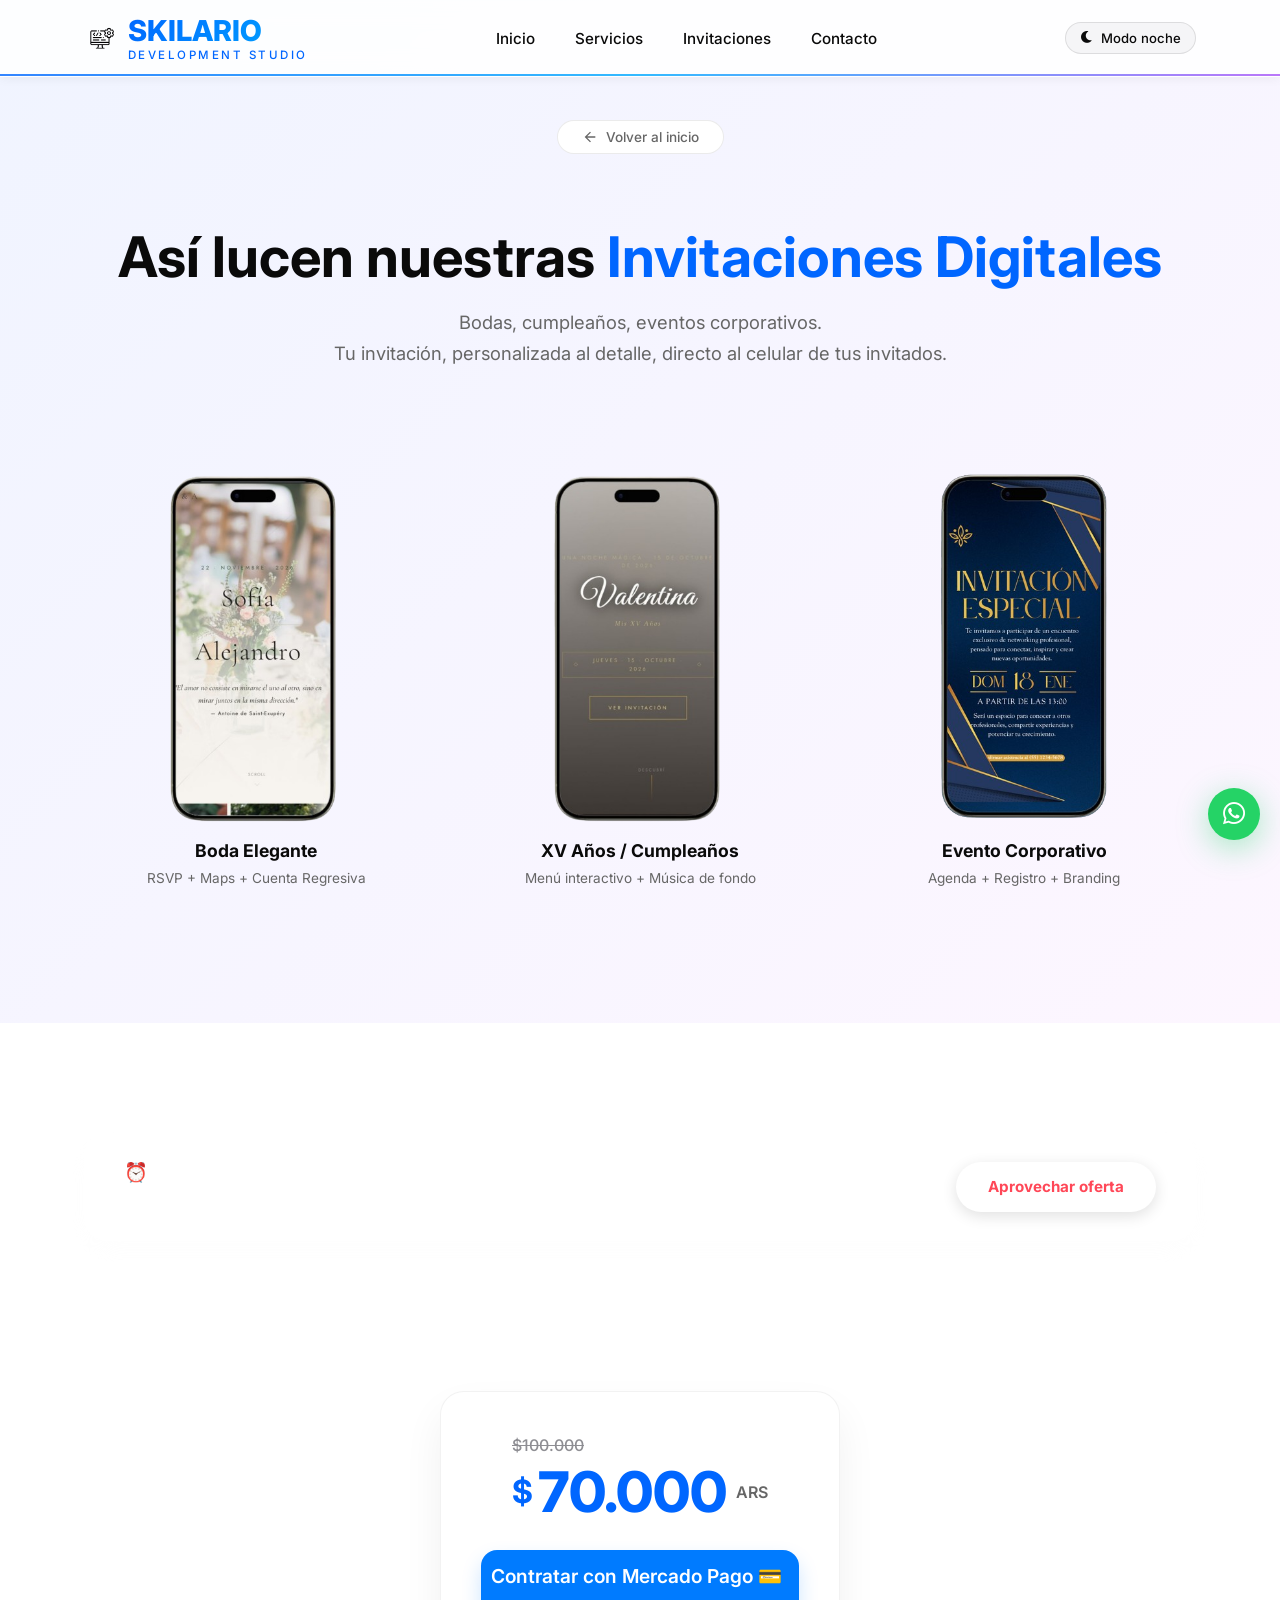
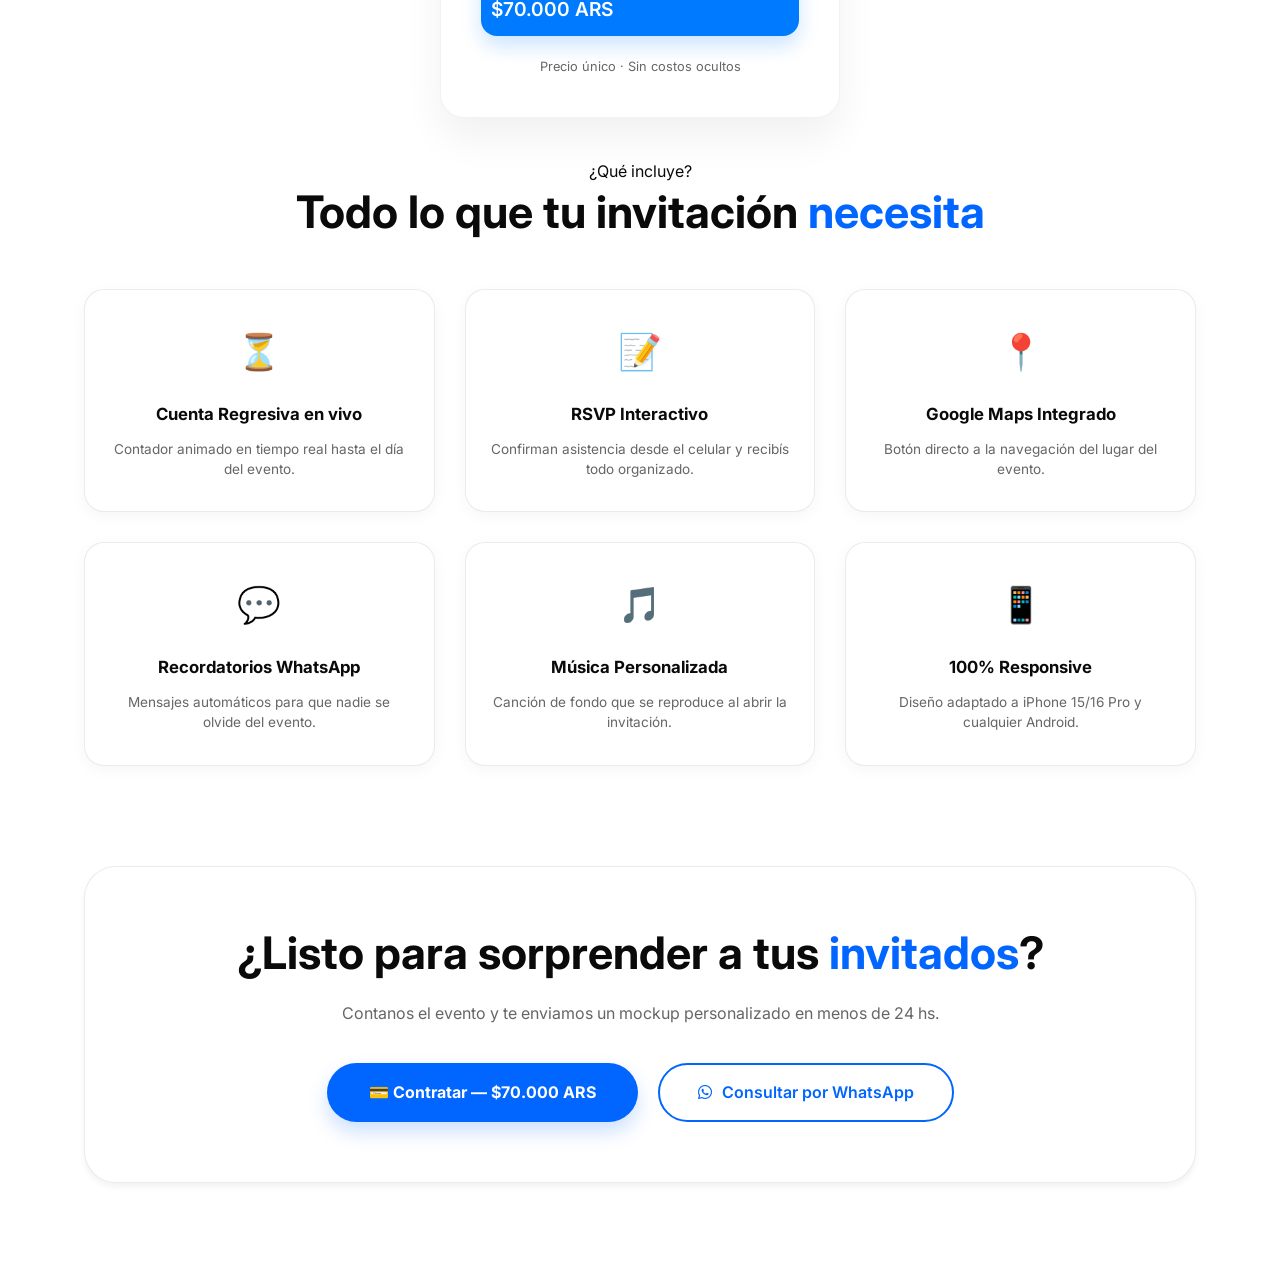
==== html/invitaciones.html @ c07ed519 "Pagina Web: Subiendo la revision 2 30-04-26" ====
<!DOCTYPE html>
<html lang="es">
<head>
  <meta charset="UTF-8">
  <meta name="viewport" content="width=device-width, initial-scale=1.0">
  <title>Invitaciones Digitales — Skilario Dev Studio</title>
  <link rel="icon" type="image/png" href="../imagenes/FaviconSkilario.png">
  <link rel="stylesheet" href="../css/styles.css">
  <link rel="stylesheet" href="../css/invitaciones.css">
  <link rel="stylesheet" href="https://cdnjs.cloudflare.com/ajax/libs/font-awesome/6.0.0-beta3/css/all.min.css">
  <link rel="preconnect" href="https://fonts.googleapis.com">
  <link rel="preconnect" href="https://fonts.gstatic.com" crossorigin>
  <link href="https://fonts.googleapis.com/css2?family=DM+Sans:ital,opsz,wght@0,9..40,400;0,9..40,500;0,9..40,600;1,9..40,400&family=Inter:opsz,wght@14..32,400;14..32,500;14..32,600;14..32,700;14..32,800&display=swap" rel="stylesheet">
</head>
<body>

  <nav class="navbar">
    <div class="container nav-container">
      <div class="logo">
        <img src="../imagenes/LOGOSKILARIO .png" alt="Skilario Dev Studio" class="logo-img" width="32" height="32">
        <div class="logo-text-wrap">
          <span class="logo-skilario">SKILARIO</span>
          <span class="logo-dev">DEVELOPMENT STUDIO</span>
        </div>
      </div>
      <ul class="nav-menu">
        <li><a href="../index.html#inicio">Inicio</a></li>
        <li><a href="../html/servicios.html">Servicios</a></li>
        <li><a href="../html/invitaciones.html" class="active">Invitaciones</a></li>
        <li><a href="../index.html#contacto">Contacto</a></li>
      </ul>
      <div class="nav-actions">
        <button class="dark-toggle" id="darkToggle" aria-label="Alternar modo oscuro">
          <i class="fas fa-moon" id="darkIcon"></i>
          <span id="darkLabel">Modo noche</span>
        </button>
        <div class="hamburger" aria-label="Menú">
          <span class="bar"></span>
          <span class="bar"></span>
          <span class="bar"></span>
        </div>
      </div>
    </div>
  </nav>

  <main id="view-invitaciones">

    <!-- ── HERO ──────────────────────────────────── -->
    <section class="invitations-hero">
      <div class="container">

        <a href="../index.html" class="back-btn-minimal-link">
          <button class="back-btn-minimal" aria-label="Volver al inicio">
            <svg width="16" height="16" viewBox="0 0 24 24"><path d="M20 11H7.83l5.59-5.59L12 4l-8 8 8 8 1.41-1.41L7.83 13H20v-2z"/></svg>
            Volver al inicio
          </button>
        </a>


        <h1 class="section-title animate-on-scroll delay-1">
          Así lucen nuestras <span class="text-blue"> Invitaciones Digitales</span>
        </h1>

        <p class="section-subtitle animate-on-scroll delay-2">
          Bodas, cumpleaños, eventos corporativos.<br>
          Tu invitación, personalizada al detalle, directo al celular de tus invitados.
        </p>

        <!-- ── GALERÍA DE IPHONES ─────────────────────── -->


        <div class="inv-gallery-grid">

          <!-- Mockup 1: Boda -->
          <article class="inv-mockup animate-on-scroll delay-1">
            <div class="iphone-wrapper">
              <img src="../imagenes/iphonecasamiento.png" class="iphone-frame-img" alt="" aria-hidden="true" draggable="false">
            </div>
            <div class="inv-card-info">
              <h3>Boda Elegante</h3>
              <p>RSVP + Maps + Cuenta Regresiva</p>
            </div>
          </article>

          <!-- Mockup 2: XV Años / Cumpleaños -->
          <article class="inv-mockup animate-on-scroll delay-2">
            <div class="iphone-wrapper">
              <img src="../imagenes/xviphone.png" class="iphone-frame-img" alt="" aria-hidden="true" draggable="false">
         
            </div>
            <div class="inv-card-info">
              <h3>XV Años / Cumpleaños</h3>
              <p>Menú interactivo + Música de fondo</p>
            </div>
          </article>

          <!-- Mockup 3: Corporativo (placeholder visual hasta tener captura real) -->
          <article class="inv-mockup animate-on-scroll delay-3">
            <div class="iphone-wrapper">
              <img src="../imagenes/Eventoiphone.png" class="iphone-frame-img" alt="" aria-hidden="true" draggable="false">
            <div class="inv-card-info">
              <h3>Evento Corporativo</h3>
              <p>Agenda + Registro + Branding</p>
            </div>
          </article>

        </div><!-- /inv-gallery-grid -->
      </div>
    </section>

    <!-- ── BANNER DESCUENTO ────────────────────────── -->
    <section>
      <div class="container">
        <div class="discount-alert-banner animate-on-scroll">
          <div class="alert-content">
            <h3>⏰ Oferta por tiempo limitado</h3>
            <p>Reservá tu invitación hoy y ahorrá $30.000 ARS. Solo para los primeros 10 clientes.</p>
          </div>
          <a href="https://www.mercadopago.com.ar/checkout/skilario-invitacion"
             target="_blank" rel="noopener noreferrer" class="btn-white">
            Aprovechar oferta
          </a>
        </div>
      </div>
    </section>


        <!-- Card de Compra Unificada -->
        <div class="pricing-card animate-on-scroll delay-3" role="region" aria-label="Precio y Contratación">
          <div class="price-info">
            <span class="price-old">$100.000</span>
            <div class="price-current">
              <span class="currency">$</span>70.000 <span class="period">ARS</span>
            </div>
          </div>

          <a href="https://www.mercadopago.com.ar/checkout/skilario-invitacion"
             target="_blank"
             rel="noopener noreferrer"
             class="cta-button-mp">
            Contratar con Mercado Pago 💳  $70.000 ARS
          </a>

          <span class="price-note">Precio único · Sin costos ocultos</span>
        </div>

      </div>
    </section>

    
    <!-- ── FEATURES ───────────────────────────────── -->
    <section class="features-section">
      <div class="container">

        <div class="features-header animate-on-scroll">
          <span class="section-label">¿Qué incluye?</span>
          <h2 class="section-title">Todo lo que tu invitación <span class="text-blue">necesita</span></h2>
        </div>

        <div class="inv-features-grid">
          <div class="inv-feature-card animate-on-scroll delay-1">
            <span class="inv-feature-icon" aria-hidden="true">⏳</span>
            <h4>Cuenta Regresiva en vivo</h4>
            <p>Contador animado en tiempo real hasta el día del evento.</p>
          </div>
          <div class="inv-feature-card animate-on-scroll delay-2">
            <span class="inv-feature-icon" aria-hidden="true">📝</span>
            <h4>RSVP Interactivo</h4>
            <p>Confirman asistencia desde el celular y recibís todo organizado.</p>
          </div>
          <div class="inv-feature-card animate-on-scroll delay-3">
            <span class="inv-feature-icon" aria-hidden="true">📍</span>
            <h4>Google Maps Integrado</h4>
            <p>Botón directo a la navegación del lugar del evento.</p>
          </div>
          <div class="inv-feature-card animate-on-scroll delay-4">
            <span class="inv-feature-icon" aria-hidden="true">💬</span>
            <h4>Recordatorios WhatsApp</h4>
            <p>Mensajes automáticos para que nadie se olvide del evento.</p>
          </div>
          <div class="inv-feature-card animate-on-scroll delay-5">
            <span class="inv-feature-icon" aria-hidden="true">🎵</span>
            <h4>Música Personalizada</h4>
            <p>Canción de fondo que se reproduce al abrir la invitación.</p>
          </div>
          <div class="inv-feature-card animate-on-scroll delay-6">
            <span class="inv-feature-icon" aria-hidden="true">📱</span>
            <h4>100% Responsive</h4>
            <p>Diseño adaptado a iPhone 15/16 Pro y cualquier Android.</p>
          </div>
        </div>

      </div>
    </section>

    <!-- ── FINAL CTA ───────────────────────────────── -->
    <div class="container">
      <div class="final-cta-card animate-on-scroll">
        <h2 class="section-title">¿Listo para sorprender a tus <span class="text-blue">invitados</span>?</h2>
        <p>Contanos el evento y te enviamos un mockup personalizado en menos de 24&nbsp;hs.</p>
        <div class="cta-buttons">
          <a href="https://www.mercadopago.com.ar/checkout/skilario-invitacion"
             target="_blank" rel="noopener noreferrer"
             class="btn-primary-glow btn-lg pulse-cta">
            💳 Contratar — $70.000 ARS
          </a>
          <a href="https://wa.me/542374031298?text=Hola!%20me%20interesa%20una%20invitaci%C3%B3n%20digital"
             target="_blank" rel="noopener noreferrer"
             class="btn-outline-lg">
            <i class="fab fa-whatsapp" aria-hidden="true"></i>
            Consultar por WhatsApp
          </a>
        </div>
      </div>
    </div>

  </main>

  <!-- WhatsApp flotante -->
  <a class="whatsapp" href="https://wa.me/542374031298" target="_blank" rel="noopener noreferrer" aria-label="Contactar por WhatsApp">
    <i class="fab fa-whatsapp whatsapp-icon" aria-hidden="true"></i>
  </a>

  <script src="../js/theme.js"></script>
  <script src="../js/script.js"></script>

</body>
</html>
---- css/styles.css ----
/* ─── FUENTES REPARADAS ─────────────────────────── */
/* Agregamos los pesos 400, 500 y 600 que faltaban */
@import url('https://fonts.googleapis.com/css2?family=DM+Sans:ital,opsz,wght@0,9..40,400;0,9..40,500;0,9..40,600;1,9..40,400&family=Inter:ital,opsz,wght@0,14..32,400;0,14..32,500;0,14..32,600;0,14..32,700;0,14..32,800&display=swap');

/* ─── VARIABLES ──────────────────────────────── */
:root {
  /* Tus Colores Originales */
  --primary-blue: #0066ff;
  --light-blue:   #00a8ff;
  --white:        #ffffff;
  --black:        #0a0a0a;
  --gray-light:   #f5f5f7;
  --text-gray:    #333333;
  
  /* Fuentes */
  --body-font:    'Inter', sans-serif; 
  --heading-font: 'Inter', sans-serif;

  /* Pesos de Fuente (Nuevos para control total) */
  --font-regular:  400;
  --font-medium:   500;
  --font-semibold: 600;
  --font-bold:     700;
  --font-black:    800;

  /* Variables de Funcionalidad — Bridge (usadas por servicios.css e invitaciones.css) */
  --color-primary:      var(--primary-blue);
  --color-primary-dark: #0052cc;
  --color-bg:           #ffffff;
  --color-border:       rgba(0,0,0,0.08);
  --color-text:         #0a0a0a;
  --color-text-muted:   #666666;

  /* Estructura */
  --radius-sm:     8px;
  --radius-md:     16px;
  --radius-lg:     24px;
  --radius-full:   50px;
  --shadow-sm:     0 4px 6px rgba(0, 0, 0, 0.05);
  --shadow-md:     0 8px 24px rgba(0, 0, 0, 0.08);
  --shadow-lg:     0 16px 40px rgba(0, 0, 0, 0.12);
  --shadow-xl:     0 20px 25px -5px rgba(0, 0, 0, 0.1);
  --shadow-primary: 0 10px 15px -3px rgba(0, 102, 255, 0.3);
  --transition:    0.3s ease;

  /* Altura del header (usada en padding-top de heroes) */
  --header-h: 70px;

  /* Dark mode base */
  --bg:           #ffffff;
  --bg-alt:       #f5f5f7;
  --card-bg:      #ffffff;
  --text:         #0a0a0a;
  --text-light:   #666666;
  --nav-bg:       rgba(255,255,255,0.85);
  --nav-bg-scroll:rgba(255,255,255,0.97);
  --border:       rgba(0,0,0,0.08);
  --footer-bg:    #0a0a0a;
  --footer-text:  #cccccc;
}

/* RESET BASE PARA QUITAR LA NEGRITA */
body {
  font-family: var(--body-font);
  font-weight: var(--font-regular); /* Ahora sí el navegador tiene el peso 400 */
  -webkit-font-smoothing: antialiased;
}

/* ─── DARK MODE ──────────────────────────────── */
body.dark-mode {
  /* Variables base */
  --bg:            #0d0f1a;
  --bg-alt:        #131626;
  --card-bg:       #1a1c2e;
  --text:          #e8e8f0;
  --text-light:    #9999b0;
  --nav-bg:        rgba(10,12,24,0.88);
  --nav-bg-scroll: rgba(10,12,24,0.97);
  --border:        rgba(255,255,255,0.08);
  --footer-bg:     #060810;
  --footer-text:   #cccccc;
  --gray-light:    #131626;

  /* Bridge variables — compatibilidad con servicios.css */
  --color-bg:         #0d0f1a;
  --color-text:       #e8e8f0;
  --color-text-muted: #9999b0;
  --color-border:     rgba(255,255,255,0.08);
}

/* ─── RESET ──────────────────────────────────── */
* { margin: 0; padding: 0; box-sizing: border-box; }

html { scroll-behavior: smooth; }

body {
  font-family: var(--body-font);
  color: var(--text);
  background-color: var(--bg);
  line-height: 1.7;
  overflow-x: hidden;
  transition: background-color 0.3s ease, color 0.3s ease;
}

/* ─── LAYOUT ─────────────────────────────────── */
.container {
  width: 90%;
  max-width: 1200px;
  margin: 0 auto;
  padding: 0 20px;
}

section { padding: 80px 0; }

/* ─── TIPOGRAFÍA ─────────────────────────────── */
h1, h2, h3 {
  font-family: var(--heading-font);
  font-weight: 700;
  line-height: 1.2;
  color: var(--text);
}

/* Párrafos y texto de cuerpo usan DM Sans */
p, li, a, span, label, input, textarea, .section-subtitle {
  font-family: var(--body-font);
}

h1 { font-size: clamp(2.5rem, 5vw, 3.5rem); margin-bottom: 20px; }
h2 { font-size: clamp(2rem, 4vw, 2.8rem);   margin-bottom: 20px; }

.section-title    { text-align: center; margin-bottom: 20px; }
.section-subtitle { text-align: center; font-size: 1.15rem; color: var(--text-light); margin-bottom: 60px; }
.text-blue        { color: var(--primary-blue); }

/* Subtítulo hero */
.hero-sub {
  font-size: 1.1rem;
  color: var(--text-light);
  line-height: 1.75;
  max-width: 520px;
}

/* ─── BOTONES ────────────────────────────────── */
/* 1. EL CUERPO DEL BOTÓN (Se aplica a todos) */
.btn-primary {
  display: inline-flex; /* Cambié block por inline-flex para alinear icono y texto */
  align-items: center;
  justify-content: center;
  width: fit-content;
  margin: 0 auto 10px auto; /* Lo centra si el padre es flex */
  background: var(--primary-blue);
  color: var(--white);
  padding: 14px 32px;
  border-radius: 50px;
  text-decoration: none;
  font-family: var(--body-font);
  font-weight: 600;
  font-size: 1rem;
  border: none;
  cursor: pointer;
  transition: all 0.3s ease;
  box-shadow: 0 10px 20px rgba(0, 102, 255, 0.2);
}

/* 2. EL ICONO (Solo tamaño y margen) */
.btn-primary svg {
  width: 18px !important;  
  height: 18px !important;
  fill: currentColor !important; /* Para que sea blanco como el texto */
  margin-right: 10px; /* Espacio antes del texto */
  transition: transform 0.3s ease;
  flex-shrink: 0;
}

.btn-primary i { 
  margin-left: 8px; 
  transition: transform 0.3s ease; 
}

/* 3. EFECTOS HOVER (Para que brille y se mueva) */
.btn-primary:hover {
  background: var(--light-blue);
  transform: translateY(-2px);
  box-shadow: 0 15px 25px rgba(0, 102, 255, 0.3);
}

/* El icono se mueve a la derecha al pasar el mouse */
.btn-primary:hover i,
.btn-primary:hover svg { 
  transform: translateX(5px); 
}
/* Botón WhatsApp en sección contacto */
.btn-wsp {
  display: inline-flex;
  align-items: center;
  gap: 10px;
  background: #25D366;
  color: #fff;
  padding: 13px 28px;
  border-radius: 50px;
  text-decoration: none;
  font-family: var(--body-font);
  font-weight: 600;
  font-size: 1rem;
  margin: 20px 0 10px;
  transition: all 0.3s ease;
  box-shadow: 0 8px 20px rgba(37, 211, 102, 0.3);
}
.btn-wsp i { font-size: 1.3rem; }
.btn-wsp:hover {
  background: #1ebe5d;
  transform: translateY(-2px);
  box-shadow: 0 12px 28px rgba(37, 211, 102, 0.45);
}

/* ─── NAVBAR ─────────────────────────────────── */
.navbar {
  position: fixed;
  top: 0; left: 0;
  width: 100%;
  background: var(--nav-bg);
  backdrop-filter: blur(12px);
  -webkit-backdrop-filter: blur(12px);
  box-shadow: 0 2px 10px rgba(0,0,0,0.05);
  z-index: 1000;
  padding: 14px 0;
  border-bottom: 1px solid transparent;
  transition: background 0.3s ease, border-color 0.3s ease;
}

/* Acento de color en el navbar: línea inferior con gradiente */
.navbar::after {
  content: '';
  position: absolute;
  bottom: 0; left: 0;
  width: 100%;
  height: 2px;
  background: linear-gradient(90deg, var(--primary-blue) 0%, var(--light-blue) 50%, #a855f7 100%);
  opacity: 0.8;
}

body.dark-mode .navbar {
  background: var(--nav-bg);
  box-shadow: 0 2px 16px rgba(0,0,0,0.4);
}

.nav-container { display: flex; justify-content: space-between; align-items: center; }

.logo           { display: flex; flex-direction: column; line-height: 1.2; }
.logo-skilario  {
  font-family: var(--heading-font);
  font-size: 1.8rem;
  font-weight: 800;
  color: var(--text);
  background: linear-gradient(135deg, var(--primary-blue), var(--light-blue));
  -webkit-background-clip: text;
  -webkit-text-fill-color: transparent;
  background-clip: text;
}
.logo-dev       { font-size: 0.72rem; font-weight: 500; letter-spacing: 2.5px; color: var(--primary-blue); }

.nav-menu { display: flex; list-style: none; gap: 40px; }

.nav-menu a {
  font-family: var(--body-font);
  text-decoration: none;
  color: var(--text);
  font-weight: 500;
  font-size: 0.95rem;
  transition: color 0.3s ease;
  position: relative;
}

.nav-menu a::after {
  content: '';
  position: absolute;
  bottom: -5px; left: 0;
  width: 0; height: 2px;
  background: var(--primary-blue);
  transition: width 0.3s ease;
}

.nav-menu a:hover             { color: var(--primary-blue); }
.nav-menu a:hover::after      { width: 100%; }

/* Nav actions: dark toggle + hamburger */
.nav-actions {
  display: flex;
  align-items: center;
  gap: 12px;
}

/* Botón modo oscuro */
.dark-toggle {
  background: var(--bg-alt);
  border: 1px solid rgba(0,0,0,0.1);
  border-radius: 50px;
  padding: 7px 14px;
  cursor: pointer;
  display: flex;
  align-items: center;
  gap: 7px;
  color: var(--text);
  font-family: var(--body-font);
  font-size: 0.82rem;
  font-weight: 500;
  transition: all 0.25s ease;
  outline: none;
  white-space: nowrap;
}

.dark-toggle i { font-size: 0.85rem; }

.dark-toggle:hover {
  background: var(--primary-blue);
  color: #fff;
  border-color: var(--primary-blue);
}

body.dark-mode .dark-toggle {
  background: #1e1e1e;
  border-color: #333;
  color: #fbbf24;
}

body.dark-mode .dark-toggle:hover {
  background: #fbbf24;
  border-color: #fbbf24;
  color: #111;
}

.hamburger { display: none; flex-direction: column; cursor: pointer; }

.bar {
  width: 25px; height: 3px;
  background: var(--text);
  margin: 3px 0;
  transition: all 0.3s ease;
}

/* ─── HERO ───────────────────────────────────── */
.hero {
  min-height: 100vh;
  display: flex;
  align-items: center;
  padding: 8rem clamp(1.25rem, 5vw, 3rem) 5rem;
  position: relative;
  overflow: hidden;
  background: linear-gradient(135deg, var(--bg) 0%, var(--bg-alt) 100%);
  transition: background 0.3s ease;
}

.hero-content {
  display: flex;
  align-items: center;
  justify-content: space-between;
  gap: 4rem;
  width: 100%;
}

.hero-text {
  flex: 1;
  max-width: 540px;
}

.hero__visual {
  position: relative;
  z-index: 1;
  flex: 0 0 460px;
  width: 460px;
}

.hero__card {
  background: rgba(0, 102, 255, 0.2);
  border: 1px solid rgba(56, 189, 248, 0.25);
  border-radius: 16px;
  overflow: hidden;
  backdrop-filter: blur(20px);
  box-shadow: 0 20px 60px rgba(0, 0, 102, 0.3), 0 0 0 1px rgba(56, 189, 248, .15);
  animation: floatCard 5s ease-in-out infinite;
  width: 100%;
}

@keyframes floatCard {
  0%,100% { transform: translateY(0); }
  50%     { transform: translateY(-12px); }
}

.hero__card-header {
  display: flex;
  align-items: center;
  gap: .5rem;
  padding: .9rem 1.2rem;
  border-bottom: 1px solid rgba(56, 189, 248, 0.15);
  background: rgba(255, 255, 255, 0.04);
}

.hero__card-title {
  margin-left: auto;
  font-size: .78rem;
  color: rgba(57, 86, 121, 0.7);
  font-family: var(--body-font);
}

.hero__card-body {
  padding: 1.6rem 1.8rem;
  font-family: 'Courier New', monospace;
  font-size: .95rem;
  line-height: 2;
  background: rgba(5, 15, 45, 0.5);
}

@media (max-width: 900px) {
  .hero { padding: 6rem 1.25rem 4rem; }
  .hero-content { flex-direction: column; align-items: flex-start; gap: 2.5rem; }
  .hero-text { max-width: 100%; }
  .hero__visual { flex: none; width: 100%; }
  .hero__card-body { font-size: .82rem; padding: 1.2rem; }
}

/* Código */
.code-line    { white-space: pre; color: white; }
.code-indent  { padding-left: 1.6rem; }
.code-keyword { color: #C792EA; }
.code-var     { color: #82AAFF; }
.code-key     { color: white; }
.code-string  { color: #C3E88D; }
.code-fn      { color: #89DDFF; }
.code-cursor  { color: var(--light-blue); animation: blink 1s infinite; }

@keyframes blink { 0%,100%{ opacity:1 } 50%{ opacity:0 } }

.dot { width: 12px; height: 12px; border-radius: 50%; display: inline-block; }
.dot--red    { background: #ff5f57; }
.dot--yellow { background: #febc2e; }
.dot--green  { background: #28c840; }

@keyframes scrollDot { 0%{ transform:translateY(0); opacity:1 } 100%{ transform:translateY(10px); opacity:0 } }

/* ─── SERVICIOS ──────────────────────────────── */
.services { background: var(--bg); transition: background 0.3s ease; }

.services-grid {
  display: grid;
  grid-template-columns: repeat(auto-fit, minmax(250px, 1fr));
  gap: 30px;
  margin-top: 40px;
}

.service-card {
  background: var(--card-bg);
  padding: 40px 30px;
  border-radius: 20px;
  box-shadow: 0 10px 30px rgba(0,0,0,0.05);
  transition: all 0.3s ease;
  border: 1px solid var(--border);
  text-align: center;
}

body.dark-mode .service-card {
  background: rgba(255,255,255,0.04);
  backdrop-filter: blur(14px);
  -webkit-backdrop-filter: blur(14px);
  border-color: rgba(255,255,255,0.07);
  box-shadow: 0 10px 30px rgba(0,0,0,0.35),
              inset 0 1px 0 rgba(255,255,255,0.06);
}

/* ─── STAGGER UTILITIES ──────────────────────── */
.delay-1 { transition-delay: 0.1s !important; }
.delay-2 { transition-delay: 0.2s !important; }
.delay-3 { transition-delay: 0.3s !important; }
.delay-4 { transition-delay: 0.4s !important; }
.delay-5 { transition-delay: 0.5s !important; }
.delay-6 { transition-delay: 0.6s !important; }


.service-card:hover {
  transform: translateY(-10px);
  box-shadow: 0 20px 40px rgba(0, 102, 255, 0.12);
  border-color: var(--light-blue);
}

.card-icon {
  width: 70px; height: 70px;
  background: linear-gradient(135deg, var(--primary-blue), var(--light-blue));
  border-radius: 50%;
  display: flex; align-items: center; justify-content: center;
  margin: 0 auto 25px;
}

.card-icon i { font-size: 30px; color: var(--white); }
.service-card h3 { margin-bottom: 15px; font-size: 1.4rem; }
.service-card p  { color: var(--text-light); font-size: 0.95rem; }

/* ─── DESCRIPCIÓN ────────────────────────────── */
.description { background: var(--bg-alt); transition: background 0.3s ease; }

.description-container {
  display: grid;
  grid-template-columns: 1fr 1fr;
  gap: 60px;
  align-items: center;
}

/* Imagen 20px más grande */
.description-image img {
  width: calc(100% + 20px);
  max-width: calc(100% + 20px);
  border-radius: 10px;
  box-shadow: 0 20px 30px rgba(0,0,0,0.12);
  display: block;
}

.description-text p    { margin-bottom: 15px; font-size: 1.05rem; color: var(--text); }
.description-text i    { margin-right: 10px; }
.description-text strong { color: var(--text); }

/* ─── PROYECTOS ──────────────────────────────── */
.projects { background: var(--bg); transition: background 0.3s ease; }

.projects-grid {
  display: grid;
  grid-template-columns: repeat(auto-fit, minmax(300px, 1fr));
  gap: 30px;
}

.project-card {
  position: relative;
  border-radius: 20px;
  overflow: hidden;
  cursor: pointer;
  aspect-ratio: 16 / 9;
}

.project-card img { width: 100%; height: 100%; object-fit: cover; transition: transform 0.5s ease; }
.project-card:hover img { transform: scale(1.1); }

.project-overlay {
  position: absolute;
  bottom: -100%; left: 0;
  width: 100%; padding: 20px;
  background: linear-gradient(to top, rgba(0,0,0,0.8), transparent);
  color: var(--white);
  transition: bottom 0.4s ease;
}

.project-card:hover .project-overlay { bottom: 0; }
.project-overlay h4 { font-size: 1.3rem; margin-bottom: 5px; font-family: var(--heading-font); }
.project-overlay p  { font-family: var(--body-font); }

/* ─── CONTACTO ───────────────────────────────── */
.contact { background: var(--bg); transition: background 0.3s ease; }

.contact-container {
  display: flex;
  flex-direction: column;
  align-items: center;
  text-align: center;
  gap: 40px;
  max-width: 700px;
  margin: 0 auto;
}

.contact-info { width: 100%; }

.contact-info p  { margin: 20px 0; font-size: 1.05rem; color: var(--text); }
.contact-info i  { color: var(--primary-blue); width: 30px; font-size: 1.3rem; }

.social-icons { margin-top: 30px; }

.social-icons a {
  display: inline-block;
  width: 45px; height: 45px;
  background: var(--bg-alt);
  border-radius: 50%;
  text-align: center; line-height: 45px;
  color: var(--primary-blue);
  margin-right: 10px;
  transition: all 0.3s ease;
  font-size: 1.2rem;
}

.social-icons a:hover {
  background: var(--primary-blue);
  color: var(--white);
  transform: translateY(-3px);
}

.contact-form { width: 100%; }

.contact-form input,
.contact-form textarea {
  width: 100%; padding: 15px;
  margin-bottom: 20px;
  border: 1px solid #ddd;
  border-radius: 10px;
  font-family: var(--body-font);
  font-size: 1rem;
  transition: all 0.3s ease;
  text-align: left;
  background: var(--card-bg);
  color: var(--text);
}

.contact-form input:focus,
.contact-form textarea:focus {
  outline: none;
  border-color: var(--primary-blue);
  box-shadow: 0 0 0 3px rgba(0, 102, 255, 0.1);
}

.contact-form .btn-primary { margin: 0 auto; }

@media (max-width: 768px) {
  .contact-container { padding: 0 1rem; }
}

/* ─── FOOTER ─────────────────────────────────── */
.footer {
  background: var(--footer-bg);
  color: var(--footer-text);
  text-align: center;
  padding: 30px 0;
  font-size: 0.9rem;
  display: flex;
  align-items: center;
  justify-content: center;
  min-height: 80px;
  transition: background 0.3s ease;
}

/* ─── WHATSAPP FLOTANTE ──────────────────────── */
.whatsapp {
  text-decoration: none;
  position: fixed;
  bottom: 60px; right: 20px;
  z-index: 999;
  background: #25D366;
  width: 52px; height: 52px;
  border-radius: 50%;
  box-shadow: 0 8px 32px rgba(37, 211, 102, 0.4);
  transition: transform 0.3s ease, box-shadow 0.3s ease;
  display: flex; align-items: center; justify-content: center;
}

.whatsapp-icon {
  font-size: 1.6rem;
  color: #fff;
  line-height: 1;
}

.whatsapp:hover {
  transform: scale(1.15);
  box-shadow: 0 12px 40px rgba(37, 211, 102, 0.6);
}

/* ─── ANIMACIONES ────────────────────────────── */
.animate-fade-in { animation: fadeIn 1s ease forwards; }
.animate-float   { animation: float 6s ease-in-out infinite; }

@keyframes fadeIn {
  from { opacity: 0; transform: translateY(20px); }
  to   { opacity: 1; transform: translateY(0); }
}

@keyframes float {
  0%,100% { transform: translateY(0); }
  50%     { transform: translateY(-20px); }
}

.animate-on-scroll {
  opacity: 0;
  transform: translateY(30px);
  transition: opacity 0.6s ease, transform 0.6s ease;
}

.animate-on-scroll.visible { opacity: 1; transform: translateY(0); }

/* ─── RESPONSIVE ─────────────────────────────── */
@media (max-width: 768px) {
  .nav-menu {
    position: fixed;
    left: -100%; top: 70px;
    flex-direction: column;
    background: var(--nav-bg);
    backdrop-filter: blur(10px);
    width: 100%; text-align: center;
    padding: 40px 0; gap: 30px;
    box-shadow: 0 10px 20px rgba(0,0,0,0.1);
    transition: left 0.3s ease;
  }

  .nav-menu.active { left: 0; }

  .hamburger { display: flex; }

  .hamburger.active .bar:nth-child(2) { opacity: 0; }
  .hamburger.active .bar:nth-child(1) { transform: translateY(8px) rotate(45deg); }
  .hamburger.active .bar:nth-child(3) { transform: translateY(-8px) rotate(-45deg); }

  .hero {
    flex-direction: column;
    padding: 6rem 1.25rem 4rem;
    align-items: stretch;
  }

  .hero__visual {
    flex: none;
    margin-left: 0; padding-left: 0;
    margin-top: 2.5rem;
    width: 100%;
  }

  .hero__card-header { padding: .75rem 1rem; }
  .hero__card-body { font-size: .82rem; padding: 1.2rem; }

  .hero-content,
  .description-container,
  .contact-container { grid-template-columns: 1fr; text-align: center; }

  .hero-text    { margin: 0 auto; }
  .hero-image   { grid-row: 1; }
  .description-image { grid-row: 2; }
  .contact-info { text-align: center; }
}

@media (max-width: 480px) {
  h1 { font-size: 2rem; }
  h2 { font-size: 1.8rem; }
  .service-card { padding: 30px 20px; }
}

/* El modo oscuro SOLO se activa con la clase .dark-mode via botón */

/* ══════════════════════════════════════════════════════════
   EXTENSIONES SKILARIO — Nuevas funcionalidades
   ══════════════════════════════════════════════════════════ */

/* ─── LOGO CON IMAGEN ────────────────────────────────────── */
.logo {
  display: flex;
  flex-direction: row;   /* imagen + textos en fila */
  align-items: center;
  gap: 10px;
}

.logo-img {
  height: 32px;
  width: auto;
  flex-shrink: 0;
  object-fit: contain;
  display: block;
}

.logo-text-wrap {
  display: flex;
  flex-direction: column;
  line-height: 1.2;
}

/* ─── DARK-MODE PRELOAD: evitar flash ────────────────────── */
html.dark-mode-preload body {
  background-color: #11122e;
}

/* ─── PULSE-CTA: micro-interacción en botón Contratar ────── */
@keyframes pulse-ring {
  0%   { box-shadow: 0 0 0 0   rgba(0, 102, 255, 0.55), 0 10px 20px rgba(0,102,255,0.2); }
  60%  { box-shadow: 0 0 0 12px rgba(0, 102, 255, 0),   0 10px 20px rgba(0,102,255,0.2); }
  100% { box-shadow: 0 0 0 0   rgba(0, 102, 255, 0),    0 10px 20px rgba(0,102,255,0.2); }
}

.pulse-cta {
  animation: pulse-ring 2.2s cubic-bezier(0.215, 0.61, 0.355, 1) infinite;
}

.pulse-cta:hover {
  animation: none; /* Para en hover para no interferir con el efecto de hover */
}

/* ─── HOVER EFFECT EN IPHONES (levitación profunda) ─────── */
.iphone-wrapper {
  transition: transform 0.4s cubic-bezier(0.175, 0.885, 0.32, 1.275),
              filter 0.4s ease;
}

.iphone-wrapper:hover {
  transform: translateY(-10px);
  filter: drop-shadow(0 40px 80px rgba(0, 102, 255, 0.22))
          drop-shadow(0 20px 40px rgba(0, 0, 0, 0.18));
}

/* ─── SMOOTH NAV: botones Volver ────────────────────────── */
.back-btn-minimal-link {
  text-decoration: none;
  display: inline-block;
}

.back-btn-minimal {
  display: inline-flex;
  align-items: center;
  gap: 8px;
  font-size: 0.88rem;
  font-weight: 500;
  color: var(--color-text-muted, #666);
  cursor: pointer;
  background: none;
  border: 1px solid var(--color-border, rgba(0,0,0,0.08));
  border-radius: 50px;
  padding: 8px 18px;
  margin-bottom: 40px;
  transition: color 0.3s ease, border-color 0.3s ease, background 0.3s ease;
  font-family: var(--body-font);
}

.back-btn-minimal:hover {
  color: var(--primary-blue);
  border-color: var(--primary-blue);
  background: rgba(0, 102, 255, 0.05);
}

.back-btn-minimal svg {
  fill: currentColor;
  flex-shrink: 0;
}

.back-btn-nav {
  margin-bottom: 32px;
  margin-top: 0;
}

/* ─── BTN-PRIMARY-GLOW (invitaciones) ────────────────────── */
.btn-primary-glow {
  display: inline-flex;
  align-items: center;
  justify-content: center;
  background: var(--primary-blue);
  color: var(--white);
  padding: 16px 36px;
  border-radius: 50px;
  text-decoration: none;
  font-family: var(--body-font);
  font-weight: 700;
  font-size: 1rem;
  border: none;
  cursor: pointer;
  transition: all 0.3s ease;
  box-shadow: 0 10px 30px rgba(0, 102, 255, 0.3);
}

.btn-primary-glow:hover {
  background: var(--light-blue);
  transform: translateY(-3px);
  box-shadow: 0 18px 40px rgba(0, 102, 255, 0.4);
}

.btn-lg {
  padding: 18px 42px;
  font-size: 1.05rem;
}

/* ─── PRECIO DESTACADO ───────────────────────────────────── */
.price-tag-large {
  display: inline-flex;
  flex-direction: column;
  align-items: center;
  gap: 4px;
  margin: 28px auto 28px;
  background: rgba(0, 102, 255, 0.06);
  border: 1.5px solid rgba(0, 102, 255, 0.18);
  border-radius: 20px;
  padding: 20px 36px;
}

.price-old {
  font-size: 1rem;
  color: var(--color-text-muted, #888);
  text-decoration: line-through;
  font-weight: 500;
}

.price-current {
  font-family: var(--heading-font);
  font-size: 3rem;
  font-weight: 900;
  color: var(--primary-blue);
  line-height: 1;
}

.price-current .currency { font-size: 1.5rem; vertical-align: super; }
.price-current .period   { font-size: 1.1rem; color: var(--color-text-muted, #888); font-weight: 500; }

.price-savings {
  font-size: 0.9rem;
  font-weight: 700;
  color: #ff4757;
  background: rgba(255, 71, 87, 0.1);
  border-radius: 50px;
  padding: 4px 14px;
}

.price-note {
  font-size: 0.82rem;
  color: var(--color-text-muted, #888);
}

/* ─── PROMO PILL ─────────────────────────────────────────── */
.promo-pill {
  display: inline-block;
  background: linear-gradient(135deg, #ff6b6b, #ff4757);
  color: #fff;
  font-size: 0.85rem;
  font-weight: 700;
  border-radius: 50px;
  padding: 6px 20px;
  margin-bottom: 16px;
}

/* ─── INVITACIONES HERO ──────────────────────────────────── */
.invitations-hero {
  padding-top: 120px;
  padding-bottom: 64px;
  text-align: center;
  background: linear-gradient(135deg, #f0f4ff 0%, #fdf6ff 100%);
}

body.dark-mode .invitations-hero {
  background: linear-gradient(135deg, #0d1117 0%, #161b22 100%);
}

/* ─── GALERÍA 3 COLUMNAS (forzar en desktop) ─────────────── */
.inv-gallery-grid {
  display: grid;
  grid-template-columns: repeat(3, 1fr);
  gap: 40px;
  padding: 60px 0;
}

/* ─── BTN-WHITE (banner de descuento) ────────────────────── */
.btn-white {
  display: inline-flex;
  align-items: center;
  gap: 8px;
  background: #fff;
  color: #ff4757;
  padding: 13px 26px;
  border-radius: 50px;
  font-weight: 700;
  font-size: 0.95rem;
  text-decoration: none;
  transition: all 0.3s ease;
  border: none;
  cursor: pointer;
  white-space: nowrap;
  flex-shrink: 0;
  box-shadow: 0 4px 15px rgba(0,0,0,0.12);
}

.btn-white:hover {
  background: #fff3f3;
  transform: translateY(-2px);
  box-shadow: 0 8px 24px rgba(0,0,0,0.15);
}

/* ─── BTN-OUTLINE-LG (CTA secundario invitaciones) ──────── */
.btn-outline-lg {
  display: inline-flex;
  align-items: center;
  gap: 8px;
  background: transparent;
  color: var(--primary-blue);
  padding: 16px 36px;
  border-radius: 50px;
  border: 2px solid var(--primary-blue);
  font-family: var(--body-font);
  font-weight: 600;
  font-size: 1rem;
  text-decoration: none;
  transition: all 0.3s ease;
  cursor: pointer;
}

.btn-outline-lg:hover {
  background: var(--primary-blue);
  color: #fff;
  transform: translateY(-2px);
}

/* ─── FINAL CTA CARD ─────────────────────────────────────── */
.final-cta-card {
  text-align: center;
  background: linear-gradient(135deg, rgba(0,102,255,0.05), rgba(0,168,255,0.05));
  border: 1px solid rgba(0,102,255,0.15);
  border-radius: 28px;
  padding: 60px 40px;
  margin: 60px 0;
}

.final-cta-card p {
  color: var(--color-text-muted, #666);
  font-size: 1.05rem;
  margin-bottom: 32px;
}

.cta-buttons {
  display: flex;
  gap: 16px;
  justify-content: center;
  flex-wrap: wrap;
}

/* ─── FEATURES SECTION ───────────────────────────────────── */
.features-section {
  padding: 40px 0;
}

.inv-feature-icon {
  font-size: 2rem;
  margin-bottom: 14px;
}

.inv-feature-card {
  background: var(--card-bg, #fff);
  border: 1px solid var(--color-border, rgba(0,0,0,0.08));
  border-radius: 20px;
  padding: 28px 24px;
  box-shadow: 0 4px 16px rgba(0,0,0,0.04);
  transition: transform 0.3s ease, box-shadow 0.3s ease, border-color 0.3s ease;
}

.inv-feature-card:hover {
  transform: translateY(-4px);
  box-shadow: 0 12px 32px rgba(0,102,255,0.1);
  border-color: var(--primary-blue);
}

.inv-feature-card h4 {
  font-size: 1rem;
  font-weight: 700;
  margin-bottom: 8px;
}

.inv-feature-card p {
  font-size: 0.88rem;
  color: var(--color-text-muted, #666);
  line-height: 1.5;
}

/* ─── SECTION-LABEL para invitaciones ────────────────────── */
.invitations-hero .section-label { margin-bottom: 10px; }
.invitations-hero .section-title { margin-bottom: 16px; }
.invitations-hero .section-subtitle { margin-bottom: 0; }

/* ─── INV-CARD-INFO ──────────────────────────────────────── */
.inv-card-info {
  text-align: center;
  padding: 16px 8px 8px;
}

.inv-card-info h3 {
  font-size: 1rem;
  font-weight: 700;
  margin-bottom: 4px;
}

.inv-card-info p {
  font-size: 0.82rem;
  color: var(--color-text-muted, #666);
}

/* ─── RESPONSIVE AJUSTES ─────────────────────────────────── */
@media (max-width: 900px) {
  .inv-gallery-grid {
    grid-template-columns: repeat(2, 1fr);
    gap: 24px;
  }
}

@media (max-width: 600px) {
  .inv-gallery-grid {
    grid-template-columns: 1fr;
    max-width: 280px;
    margin-left: auto;
    margin-right: auto;
  }

  .price-current { font-size: 2.2rem; }
  .cta-buttons    { flex-direction: column; align-items: center; }
  .discount-alert-banner { flex-direction: column; text-align: center; gap: 16px; }

  .logo-img { height: 26px; }
}

/* ─── DARK MODE: extensiones ─────────────────────────────── */
body.dark-mode .price-tag-large {
  background: rgba(0, 102, 255, 0.12);
  border-color: rgba(0, 168, 255, 0.25);
}

body.dark-mode .final-cta-card {
  background: rgba(0, 102, 255, 0.08);
  border-color: rgba(0, 102, 255, 0.2);
}

body.dark-mode .inv-feature-card {
  background: var(--card-bg, #1a1a1a);
}
---- css/invitaciones.css ----
/* ══════════════════════════════════════════════════════════════
   INVITACIONES.CSS — Skilario Dev Studio
   Versión definitiva - Estilo prolijo como la página de Servicios
   ══════════════════════════════════════════════════════════════ */

/* ─────────────────────────────────────────────────────────────
   1. HERO PRINCIPAL
   ───────────────────────────────────────────────────────────── */
/* Contenedor de Badges superior */
.hero-header-badges {
  display: flex;
  flex-direction: column;
  align-items: center;
  gap: 10px;
  margin-bottom: 30px;
}

.promo-pill, .section-label {
  margin-bottom: 0 !important; /* Reseteamos márgenes viejos */
}

/* La Card Blanca */
.pricing-card {
  max-width: 400px;
  margin: 0 auto;
  background: white;
  padding: 40px;
  border-radius: 24px;
  border: 1px solid rgba(0, 0, 0, 0.05);
  box-shadow: 0 20px 40px rgba(0, 0, 0, 0.06);
  display: flex;
  flex-direction: column;
  align-items: center;
  transition: transform 0.3s ease;
}

.pricing-card:hover {
  transform: translateY(-5px);
}

.price-info {
  margin-bottom: 25px;
}

.price-old {
  text-decoration: line-through;
  color: #a0aec0;
  font-size: 1.1rem;
}

.price-current {
  font-size: 3.5rem;
  font-weight: 800;
  color: var(--primary-blue);
  line-height: 1;
  margin: 10px 0;
}

.price-current {
  display: flex;
  align-items: baseline; /* Alinea los textos a su base natural */
  justify-content: center; /* Centra todo el bloque */
  gap: 4px; /* Espacio mínimo entre el símbolo, el número y ARS */
  font-size: 2.5rem; /* Ajustá este valor para el tamaño general del "70.000" */
  font-weight: 800;
  color: var(--primary-blue);
  margin: 5px 0;
}

.price-current .currency { 
  font-size: 1.2rem; /* Más chico que antes */
  font-weight: 600;
  vertical-align: baseline; /* Cambiado de super a baseline para evitar saltos raros */
}

.price-current .period { 
  font-size: 0.9rem; /* Más sutil */
  color: #718096;
  font-weight: 600;
  margin-left: 2px;
}
.price-savings {
  display: block;
  background: #fff5f5;
  color: #007bff;
  padding: 6px 16px;
  border-radius: 50px;
  font-weight: 700;
  font-size: 0.9rem;
  margin-top: 10px;
}

/* El Botón de Mercado Pago */
.cta-button-mp {
  width: 100%;
  background: #007bff;
  color: white;
  text-decoration: none;
  padding: 10px;
  border-radius: 16px;
  font-weight: 600;
  font-size: 1.2rem;
  display: flex;
  align-items: center;
  gap: 1px;
  transition: all 0.3s ease;
  box-shadow: 0 10px 20px rgba(0, 123, 255, 0.2);
}

.cta-button-mp:hover {
  background: #0056b3;
  box-shadow: 0 15px 25px rgba(0, 123, 255, 0.3);
}

.price-note {
  margin-top: 20px;
  font-size: 0.85rem;
  color: #718096;
}

/* ─────────────────────────────────────────────────────────────
   2. PRECIO
   ───────────────────────────────────────────────────────────── */
.price-tag-large {
  display: inline-flex;
  flex-direction: column;
  align-items: center;
  gap: 10px;
  margin: 30px auto 40px;
  background: var(--card-bg);
  border: 1px solid var(--border);
  border-radius: 24px;
  padding: 28px 56px;
  box-shadow: var(--shadow-sm);
}

.price-old {
  font-size: 1rem;
  color: #8e8e93;
  text-decoration: line-through;
  font-weight: 500;
}

.price-current {
  align-items: center;
  font-family: var(--heading-font);
  font-size: 3.5rem;
  font-weight: 800;
  color: var(--primary-blue);
  line-height: 1;
  display: flex;
  gap: 5px;
}

.price-current .currency {
  font-size: 2rem;
  font-weight: 700;
}

.price-current .period {
  font-size: 1rem;
  font-weight: 600;
  color: var(--text-light);
  margin-left: 4px;
}

.price-savings {
  font-size: 0.85rem;
  font-weight: 700;
  color: #ff4d4d;
  background: rgba(255, 77, 77, 0.1);
  border-radius: 50px;
  padding: 4px 16px;
}

.price-note {
  font-size: 0.8rem;
  color: var(--text-light);
}

/* ─────────────────────────────────────────────────────────────
   3. BOTONES
   ───────────────────────────────────────────────────────────── */
.btn-primary-glow {
  display: inline-flex;
  align-items: center;
  justify-content: center;
  gap: 12px;
  background: var(--primary-blue);
  color: white;
  padding: 16px 42px;
  border-radius: 50px;
  text-decoration: none;
  font-weight: 700;
  font-size: 1rem;
  transition: all 0.3s ease;
  box-shadow: 0 10px 20px rgba(0, 102, 255, 0.2);
}

.btn-primary-glow:hover {
  background: var(--light-blue);
  transform: translateY(-3px);
  box-shadow: 0 15px 30px rgba(0, 102, 255, 0.3);
}

.btn-outline-lg {
  display: inline-flex;
  align-items: center;
  gap: 10px;
  background: transparent;
  color: var(--primary-blue);
  padding: 14px 38px;
  border-radius: 50px;
  border: 2px solid var(--primary-blue);
  font-weight: 600;
  font-size: 1rem;
  text-decoration: none;
  transition: all 0.3s ease;
}

.btn-outline-lg:hover {
  background: var(--primary-blue);
  color: white;
  transform: translateY(-2px);
}

.back-btn-minimal-link {
  text-decoration: none;
  display: inline-block;
  margin-bottom: 30px;
}

.back-btn-minimal {
  display: inline-flex;
  align-items: center;
  gap: 8px;
  font-size: 0.85rem;
  font-weight: 500;
  color: var(--text-light);
  background: var(--card-bg);
  border: 1px solid var(--border);
  border-radius: 50px;
  padding: 8px 24px;
  cursor: pointer;
  transition: all 0.2s ease;
}

.back-btn-minimal:hover {
  color: var(--primary-blue);
  border-color: var(--primary-blue);
  transform: translateX(-4px);
}

/* ─────────────────────────────────────────────────────────────
   4. GALERÍA DE IPHONES - ¡CORREGIDA!
   ───────────────────────────────────────────────────────────── */
.inv-gallery-section {
  padding: 60px 0 40px;
}

.inv-gallery-grid {
  display: grid;
  grid-template-columns: repeat(3, 1fr);
  gap: 40px;
  margin-top: 20px;
}

.inv-mockup {
  display: flex;
  flex-direction: column;
  align-items: center;
  gap: 0px;
}

/* Contenedor del iPhone */
.iphone-wrapper {
  position: relative;
  width: 100%;
  max-width: 280px;
  margin: 0 auto;
  transition: all 0.3s ease;
}

.iphone-wrapper:hover {
  transform: translateY(-10px);
}

/* Marco del iPhone */
.iphone-frame-img {
  display: block;
  width: 100%;
  height: auto;
  position: relative;
  z-index: 2;
  pointer-events: none;
}

/* Pantalla del iPhone - ajustada para que calce perfecto */
.iphone-screen {
  position: absolute;
  top: 1.5%;
  left: 6.8%;
  right: 6.8%;
  bottom: 1.5%;
  z-index: 1;
  overflow: hidden;
  border-radius: 10%;
  background: #000;
  transform: scale(1.1); /* Aumenta un 10% el tamaño */
  transform-origin: center; /* Se agranda desde el centro */
}


/* Texto debajo del mockup */
.inv-card-info {
  text-align: center;
}

.inv-card-info h3 {
  font-size: 1.1rem;
  font-weight: 700;
  margin-bottom: 6px;
  color: var(--text);
}

.inv-card-info p {
  font-size: 0.85rem;
  color: var(--text-light);
}

/* ─────────────────────────────────────────────────────────────
   5. BANNER DE DESCUENTO
   ───────────────────────────────────────────────────────────── */
.discount-alert-banner {
  display: flex;
  align-items: center;
  justify-content: space-between;
  gap: 30px;
  background: linear-gradient(#007bff);
  padding: 28px 40px;
  border-radius: 24px;
  margin: 30px 0 70px;
  box-shadow: 0 10px 25px rgba(252, 251, 251, 0.2);
}

.alert-content h3 {
  font-size: 1.2rem;
  font-weight: 800;
  margin-bottom: 5px;
  color: white;
}

.alert-content p {
  font-size: 0.9rem;
  color: rgba(255, 255, 255, 0.9);
}

.btn-white {
  flex-shrink: 0;
  background: white;
  color: #ff4757;
  padding: 12px 32px;
  border-radius: 50px;
  font-weight: 700;
  text-decoration: none;
  transition: all 0.3s ease;
  white-space: nowrap;
}

.btn-white:hover {
  transform: translateY(-2px);
  box-shadow: 0 8px 20px rgba(0, 0, 0, 0.15);
}

/* ─────────────────────────────────────────────────────────────
   6. CARACTERÍSTICAS (estilo prolijo)
   ───────────────────────────────────────────────────────────── */
.features-section {
  padding: 40px 0 70px;
}

.features-header {
  text-align: center;
  margin-bottom: 50px;
}

.inv-features-grid {
  display: grid;
  grid-template-columns: repeat(3, 1fr);
  gap: 30px;
}

.inv-feature-card {
  background: var(--card-bg);
  border: 1px solid var(--border);
  border-radius: 20px;
  padding: 32px 24px;
  text-align: center;
  transition: all 0.3s ease;
}

.inv-feature-card:hover {
  transform: translateY(-5px);
  border-color: var(--primary-blue);
  box-shadow: var(--shadow-sm);
}

.inv-feature-icon {
  font-size: 2.2rem;
  margin-bottom: 18px;
  display: block;
}

.inv-feature-card h4 {
  font-size: 1.05rem;
  font-weight: 700;
  margin-bottom: 10px;
  color: var(--text);
}

.inv-feature-card p {
  font-size: 0.85rem;
  color: var(--text-light);
  line-height: 1.5;
}

/* ─────────────────────────────────────────────────────────────
   7. CTA FINAL
   ───────────────────────────────────────────────────────────── */
.final-cta-card {
  text-align: center;
  background: var(--card-bg);
  border: 1px solid var(--border);
  border-radius: 32px;
  padding: 60px 50px;
  margin: 30px 0 90px;
  box-shadow: var(--shadow-sm);
}

.final-cta-card .section-title {
  margin-bottom: 20px;
}

.final-cta-card > p {
  font-size: 1rem;
  color: var(--text-light);
  margin-bottom: 35px;
}

.cta-buttons {
  display: flex;
  gap: 20px;
  justify-content: center;
  flex-wrap: wrap;
}

/* ─────────────────────────────────────────────────────────────
   8. RESPONSIVE
   ───────────────────────────────────────────────────────────── */
@media (max-width: 960px) {
  .inv-gallery-grid {
    grid-template-columns: repeat(2, 1fr);
    gap: 30px;
  }
  
  .inv-features-grid {
    grid-template-columns: repeat(2, 1fr);
  }
  
  .price-current {
    font-size: 2.8rem;
  }
}

@media (max-width: 680px) {
  .invitations-hero {
    padding-top: 110px;
    padding-bottom: 50px;
  }
  
  .inv-gallery-grid {
    grid-template-columns: 1fr;
    max-width: 280px;
    margin: 0 auto;
  }
  
  .inv-features-grid {
    grid-template-columns: 1fr;
  }
  
  .price-tag-large {
    padding: 20px 30px;
  }
  
  .price-current {
    font-size: 2.2rem;
  }
  
  .discount-alert-banner {
    flex-direction: column;
    text-align: center;
    padding: 25px;
  }
  
  .final-cta-card {
    padding: 40px 25px;
    margin-bottom: 60px;
  }
  
  .cta-buttons {
    flex-direction: column;
    align-items: stretch;
  }
  
  .cta-buttons a {
    justify-content: center;
  }
}

/* Modo oscuro para cards */
body.dark-mode .price-tag-large,
body.dark-mode .inv-feature-card,
body.dark-mode .final-cta-card {
  background: rgba(255, 255, 255, 0.03);
  border-color: rgba(255, 255, 255, 0.08);
}

body.dark-mode .inv-feature-card:hover {
  border-color: var(--light-blue);
}
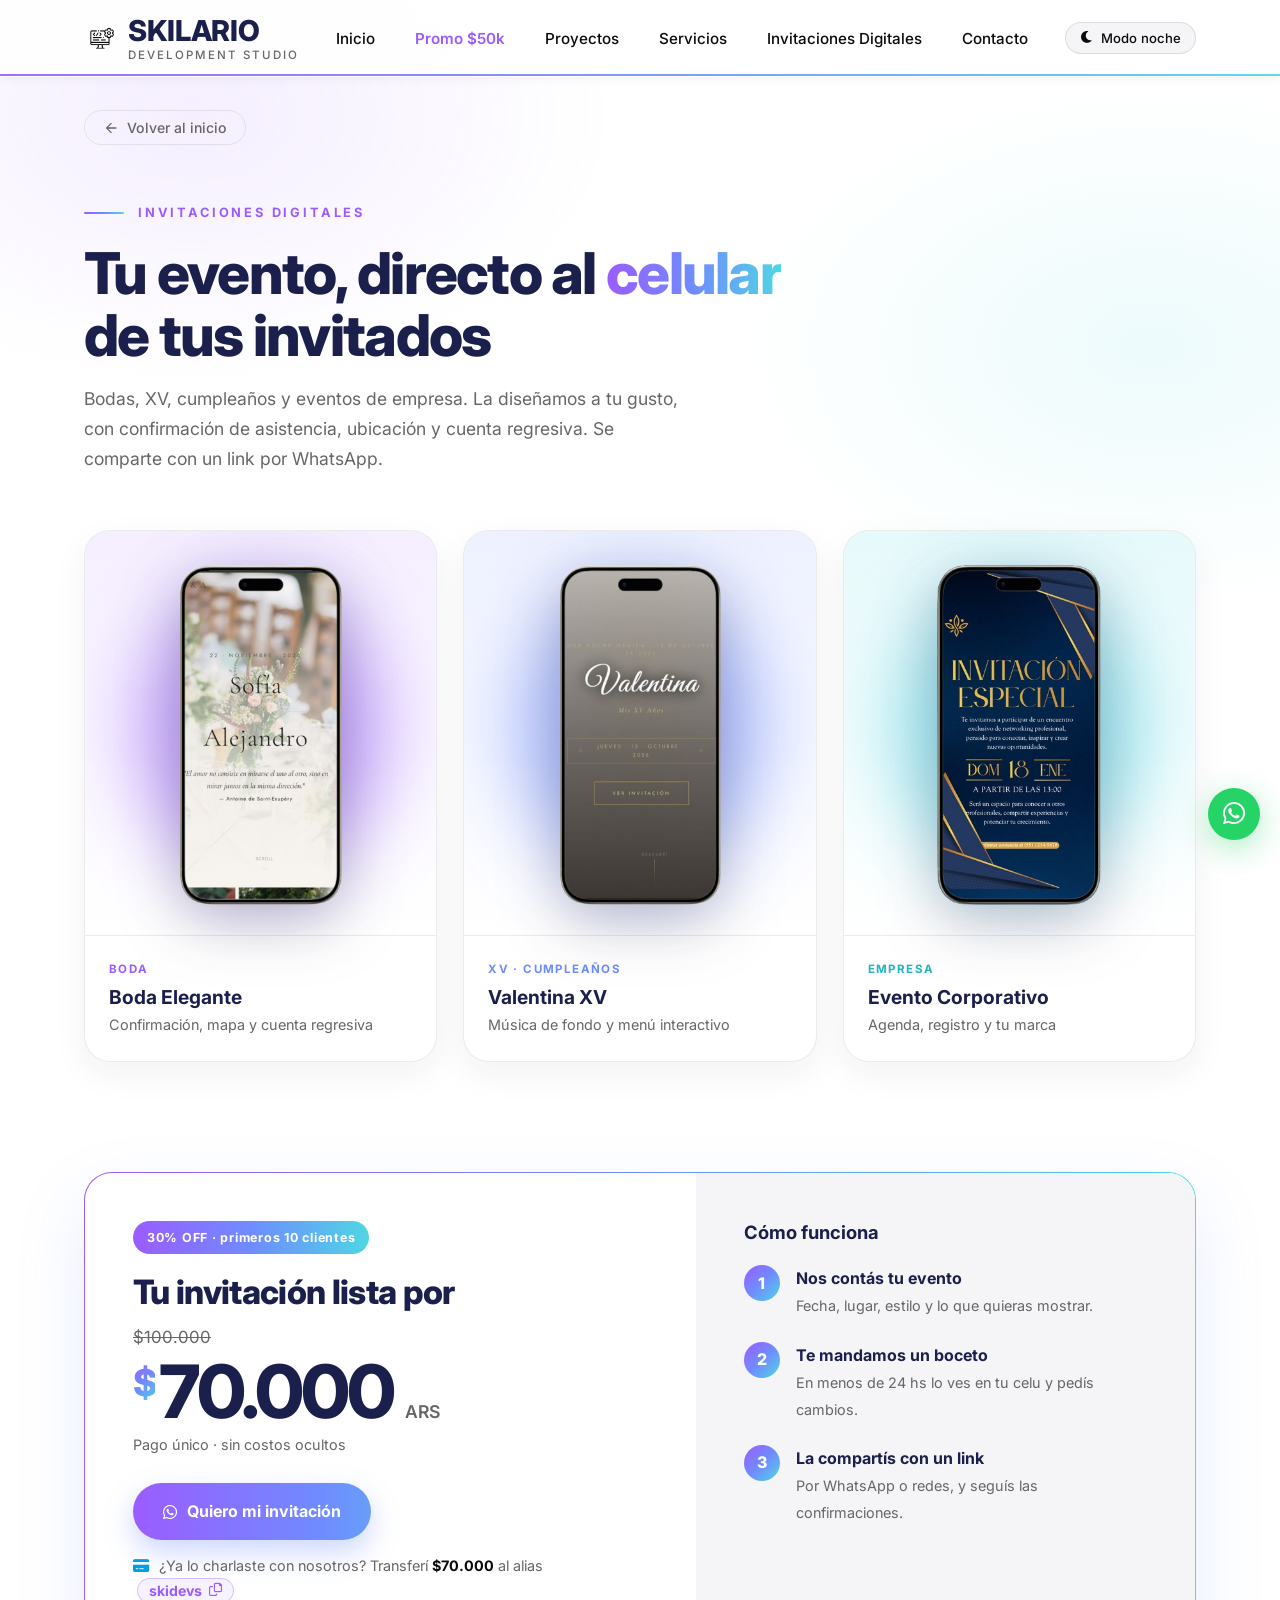
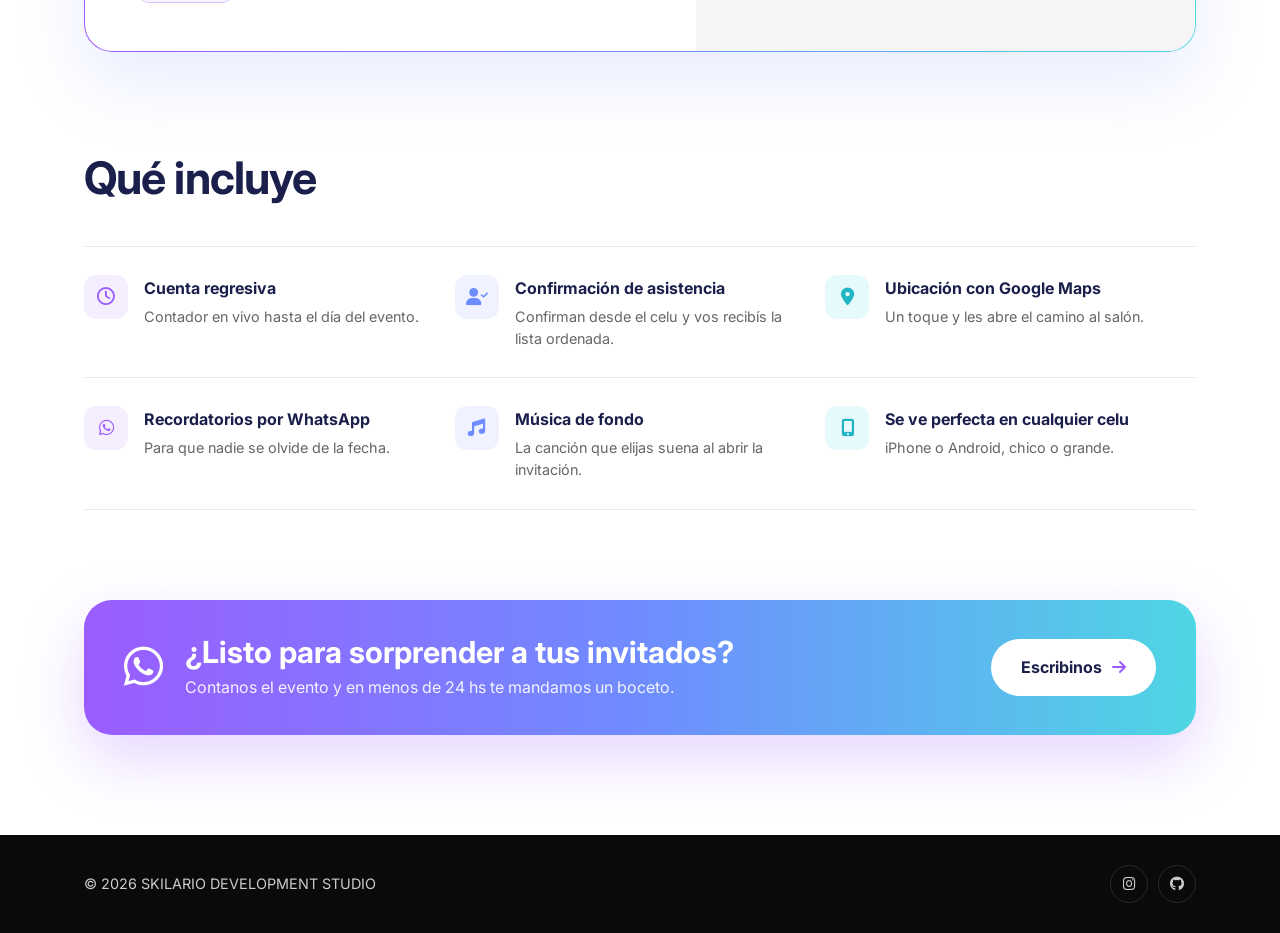
==== commit 2d95776c: "mejoras de interfaz implementacion de paleta de colores de las redes, agregado de promo cada pagia 5" ====
--- a/html/invitaciones.html
+++ b/html/invitaciones.html
@@ -25,8 +25,10 @@
       </div>
       <ul class="nav-menu">
         <li><a href="../index.html#inicio">Inicio</a></li>
+        <li><a href="../html/servicios.html#promo" class="nav-promo">Promo $50k</a></li>
+        <li><a href="../index.html#proyectos">Proyectos</a></li>
         <li><a href="../html/servicios.html">Servicios</a></li>
-        <li><a href="../html/invitaciones.html" class="active">Invitaciones</a></li>
+        <li><a href="../html/invitaciones.html" class="active">Invitaciones Digitales</a></li>
         <li><a href="../index.html#contacto">Contacto</a></li>
       </ul>
       <div class="nav-actions">
@@ -45,8 +47,9 @@
 
   <main id="view-invitaciones">
 
-    <!-- ── HERO ──────────────────────────────────── -->
-    <section class="invitations-hero">
+    <!-- ── HERO ─────────────────────────────────────── -->
+    <section class="inv-hero">
+      <div class="inv-hero__glow" aria-hidden="true"></div>
       <div class="container">
 
         <a href="../index.html" class="back-btn-minimal-link">
@@ -56,165 +59,158 @@
           </button>
         </a>
 
-
-        <h1 class="section-title animate-on-scroll delay-1">
-          Así lucen nuestras <span class="text-blue"> Invitaciones Digitales</span>
-        </h1>
-
-        <p class="section-subtitle animate-on-scroll delay-2">
-          Bodas, cumpleaños, eventos corporativos.<br>
-          Tu invitación, personalizada al detalle, directo al celular de tus invitados.
-        </p>
-
-        <!-- ── GALERÍA DE IPHONES ─────────────────────── -->
-
-
-        <div class="inv-gallery-grid">
-
-          <!-- Mockup 1: Boda -->
-          <article class="inv-mockup animate-on-scroll delay-1">
-            <div class="iphone-wrapper">
-              <img src="../imagenes/iphonecasamiento.png" class="iphone-frame-img" alt="" aria-hidden="true" draggable="false">
-            </div>
-            <div class="inv-card-info">
+        <div class="inv-hero__head">
+          <span class="eyebrow animate-on-scroll">Invitaciones digitales</span>
+          <h1 class="animate-on-scroll delay-1">Tu evento, directo al <span class="text-blue">celular</span> de tus invitados</h1>
+          <p class="animate-on-scroll delay-2">Bodas, XV, cumpleaños y eventos de empresa. La diseñamos a tu gusto, con confirmación de asistencia, ubicación y cuenta regresiva. Se comparte con un link por WhatsApp.</p>
+        </div>
+
+        <div class="inv-gallery">
+          <article class="inv-item inv-item--violet animate-on-scroll delay-1">
+            <div class="inv-item__stage">
+              <img src="../imagenes/inv-boda.png" alt="Invitación digital de boda en un celular" draggable="false">
+            </div>
+            <div class="inv-item__info">
+              <span class="inv-tag">Boda</span>
               <h3>Boda Elegante</h3>
-              <p>RSVP + Maps + Cuenta Regresiva</p>
+              <p>Confirmación, mapa y cuenta regresiva</p>
             </div>
           </article>
 
-          <!-- Mockup 2: XV Años / Cumpleaños -->
-          <article class="inv-mockup animate-on-scroll delay-2">
-            <div class="iphone-wrapper">
-              <img src="../imagenes/xviphone.png" class="iphone-frame-img" alt="" aria-hidden="true" draggable="false">
-         
-            </div>
-            <div class="inv-card-info">
-              <h3>XV Años / Cumpleaños</h3>
-              <p>Menú interactivo + Música de fondo</p>
+          <article class="inv-item inv-item--blue animate-on-scroll delay-2">
+            <div class="inv-item__stage">
+              <img src="../imagenes/inv-xv.png" alt="Invitación digital de XV años en un celular" draggable="false">
+            </div>
+            <div class="inv-item__info">
+              <span class="inv-tag">XV · Cumpleaños</span>
+              <h3>Valentina XV</h3>
+              <p>Música de fondo y menú interactivo</p>
             </div>
           </article>
 
-          <!-- Mockup 3: Corporativo (placeholder visual hasta tener captura real) -->
-          <article class="inv-mockup animate-on-scroll delay-3">
-            <div class="iphone-wrapper">
-              <img src="../imagenes/Eventoiphone.png" class="iphone-frame-img" alt="" aria-hidden="true" draggable="false">
-            <div class="inv-card-info">
+          <article class="inv-item inv-item--cyan animate-on-scroll delay-3">
+            <div class="inv-item__stage">
+              <img src="../imagenes/inv-evento.png" alt="Invitación digital de evento corporativo en un celular" draggable="false">
+            </div>
+            <div class="inv-item__info">
+              <span class="inv-tag">Empresa</span>
               <h3>Evento Corporativo</h3>
-              <p>Agenda + Registro + Branding</p>
+              <p>Agenda, registro y tu marca</p>
             </div>
           </article>
-
-        </div><!-- /inv-gallery-grid -->
-      </div>
-    </section>
-
-    <!-- ── BANNER DESCUENTO ────────────────────────── -->
-    <section>
-      <div class="container">
-        <div class="discount-alert-banner animate-on-scroll">
-          <div class="alert-content">
-            <h3>⏰ Oferta por tiempo limitado</h3>
-            <p>Reservá tu invitación hoy y ahorrá $30.000 ARS. Solo para los primeros 10 clientes.</p>
-          </div>
-          <a href="https://www.mercadopago.com.ar/checkout/skilario-invitacion"
-             target="_blank" rel="noopener noreferrer" class="btn-white">
-            Aprovechar oferta
-          </a>
-        </div>
-      </div>
-    </section>
-
-
-        <!-- Card de Compra Unificada -->
-        <div class="pricing-card animate-on-scroll delay-3" role="region" aria-label="Precio y Contratación">
-          <div class="price-info">
-            <span class="price-old">$100.000</span>
-            <div class="price-current">
-              <span class="currency">$</span>70.000 <span class="period">ARS</span>
-            </div>
-          </div>
-
-          <a href="https://www.mercadopago.com.ar/checkout/skilario-invitacion"
-             target="_blank"
-             rel="noopener noreferrer"
-             class="cta-button-mp">
-            Contratar con Mercado Pago 💳  $70.000 ARS
-          </a>
-
-          <span class="price-note">Precio único · Sin costos ocultos</span>
-        </div>
-
-      </div>
-    </section>
-
-    
-    <!-- ── FEATURES ───────────────────────────────── -->
-    <section class="features-section">
-      <div class="container">
-
-        <div class="features-header animate-on-scroll">
-          <span class="section-label">¿Qué incluye?</span>
-          <h2 class="section-title">Todo lo que tu invitación <span class="text-blue">necesita</span></h2>
-        </div>
-
-        <div class="inv-features-grid">
-          <div class="inv-feature-card animate-on-scroll delay-1">
-            <span class="inv-feature-icon" aria-hidden="true">⏳</span>
-            <h4>Cuenta Regresiva en vivo</h4>
-            <p>Contador animado en tiempo real hasta el día del evento.</p>
-          </div>
-          <div class="inv-feature-card animate-on-scroll delay-2">
-            <span class="inv-feature-icon" aria-hidden="true">📝</span>
-            <h4>RSVP Interactivo</h4>
-            <p>Confirman asistencia desde el celular y recibís todo organizado.</p>
-          </div>
-          <div class="inv-feature-card animate-on-scroll delay-3">
-            <span class="inv-feature-icon" aria-hidden="true">📍</span>
-            <h4>Google Maps Integrado</h4>
-            <p>Botón directo a la navegación del lugar del evento.</p>
-          </div>
-          <div class="inv-feature-card animate-on-scroll delay-4">
-            <span class="inv-feature-icon" aria-hidden="true">💬</span>
-            <h4>Recordatorios WhatsApp</h4>
-            <p>Mensajes automáticos para que nadie se olvide del evento.</p>
-          </div>
-          <div class="inv-feature-card animate-on-scroll delay-5">
-            <span class="inv-feature-icon" aria-hidden="true">🎵</span>
-            <h4>Música Personalizada</h4>
-            <p>Canción de fondo que se reproduce al abrir la invitación.</p>
-          </div>
-          <div class="inv-feature-card animate-on-scroll delay-6">
-            <span class="inv-feature-icon" aria-hidden="true">📱</span>
-            <h4>100% Responsive</h4>
-            <p>Diseño adaptado a iPhone 15/16 Pro y cualquier Android.</p>
-          </div>
-        </div>
-
-      </div>
-    </section>
-
-    <!-- ── FINAL CTA ───────────────────────────────── -->
+        </div>
+        <p class="inv-swipe-hint"><i class="fas fa-hand-point-up"></i> Deslizá para ver más</p>
+      </div>
+    </section>
+
+    <!-- ── PRECIO ───────────────────────────────────── -->
+    <section class="inv-pricing" id="precio">
+      <div class="container">
+        <div class="inv-price-card animate-on-scroll">
+
+          <div class="inv-price-card__main">
+            <span class="inv-off">30% OFF · primeros 10 clientes</span>
+            <h2>Tu invitación lista por</h2>
+            <div class="inv-price">
+              <span class="inv-price__old">$100.000</span>
+              <div class="inv-price__now"><span class="cur">$</span>70.000 <small>ARS</small></div>
+              <span class="inv-price__note">Pago único · sin costos ocultos</span>
+            </div>
+
+            <div class="inv-price-card__actions">
+              <a href="https://wa.me/542374031298?text=Hola!%20Me%20interesa%20una%20invitaci%C3%B3n%20digital" target="_blank" rel="noopener" class="btn-grad">
+                <i class="fab fa-whatsapp"></i> Quiero mi invitación
+              </a>
+            </div>
+            <p class="promo-paylink">
+              <i class="fas fa-credit-card"></i>
+              ¿Ya lo charlaste con nosotros? Transferí <strong>$70.000</strong> al alias <button type="button" class="alias-copy" data-copy="skidevs" aria-label="Copiar alias skidevs"><span>skidevs</span><i class="far fa-copy"></i></button>
+            </p>
+          </div>
+
+          <div class="inv-price-card__steps">
+            <h3>Cómo funciona</h3>
+            <ol class="inv-steps">
+              <li>
+                <span class="inv-steps__n">1</span>
+                <div><strong>Nos contás tu evento</strong><span>Fecha, lugar, estilo y lo que quieras mostrar.</span></div>
+              </li>
+              <li>
+                <span class="inv-steps__n">2</span>
+                <div><strong>Te mandamos un boceto</strong><span>En menos de 24 hs lo ves en tu celu y pedís cambios.</span></div>
+              </li>
+              <li>
+                <span class="inv-steps__n">3</span>
+                <div><strong>La compartís con un link</strong><span>Por WhatsApp o redes, y seguís las confirmaciones.</span></div>
+              </li>
+            </ol>
+          </div>
+
+        </div>
+      </div>
+    </section>
+
+    <!-- ── QUÉ INCLUYE ──────────────────────────────── -->
+    <section class="inv-features">
+      <div class="container">
+        <div class="inv-features__head animate-on-scroll">
+          <h2>Qué incluye</h2>
+        </div>
+
+        <div class="inv-features__grid">
+          <div class="inv-feat animate-on-scroll delay-1">
+            <span class="inv-feat__ico"><i class="far fa-clock"></i></span>
+            <div><h4>Cuenta regresiva</h4><p>Contador en vivo hasta el día del evento.</p></div>
+          </div>
+          <div class="inv-feat animate-on-scroll delay-2">
+            <span class="inv-feat__ico"><i class="fas fa-user-check"></i></span>
+            <div><h4>Confirmación de asistencia</h4><p>Confirman desde el celu y vos recibís la lista ordenada.</p></div>
+          </div>
+          <div class="inv-feat animate-on-scroll delay-3">
+            <span class="inv-feat__ico"><i class="fas fa-map-marker-alt"></i></span>
+            <div><h4>Ubicación con Google Maps</h4><p>Un toque y les abre el camino al salón.</p></div>
+          </div>
+          <div class="inv-feat animate-on-scroll delay-1">
+            <span class="inv-feat__ico"><i class="fab fa-whatsapp"></i></span>
+            <div><h4>Recordatorios por WhatsApp</h4><p>Para que nadie se olvide de la fecha.</p></div>
+          </div>
+          <div class="inv-feat animate-on-scroll delay-2">
+            <span class="inv-feat__ico"><i class="fas fa-music"></i></span>
+            <div><h4>Música de fondo</h4><p>La canción que elijas suena al abrir la invitación.</p></div>
+          </div>
+          <div class="inv-feat animate-on-scroll delay-3">
+            <span class="inv-feat__ico"><i class="fas fa-mobile-alt"></i></span>
+            <div><h4>Se ve perfecta en cualquier celu</h4><p>iPhone o Android, chico o grande.</p></div>
+          </div>
+        </div>
+      </div>
+    </section>
+
+    <!-- ── CTA FINAL ────────────────────────────────── -->
+    <section class="inv-cta-wrap">
+      <div class="container">
+        <div class="inv-cta animate-on-scroll">
+          <i class="fab fa-whatsapp inv-cta__icon" aria-hidden="true"></i>
+          <div class="inv-cta__text">
+            <h2>¿Listo para sorprender a tus invitados?</h2>
+            <p>Contanos el evento y en menos de 24 hs te mandamos un boceto.</p>
+          </div>
+          <a href="https://wa.me/542374031298?text=Hola!%20Me%20interesa%20una%20invitaci%C3%B3n%20digital" target="_blank" rel="noopener" class="inv-cta__btn">Escribinos <i class="fas fa-arrow-right"></i></a>
+        </div>
+      </div>
+    </section>
+
+  </main>
+
+  <footer class="footer">
     <div class="container">
-      <div class="final-cta-card animate-on-scroll">
-        <h2 class="section-title">¿Listo para sorprender a tus <span class="text-blue">invitados</span>?</h2>
-        <p>Contanos el evento y te enviamos un mockup personalizado en menos de 24&nbsp;hs.</p>
-        <div class="cta-buttons">
-          <a href="https://www.mercadopago.com.ar/checkout/skilario-invitacion"
-             target="_blank" rel="noopener noreferrer"
-             class="btn-primary-glow btn-lg pulse-cta">
-            💳 Contratar — $70.000 ARS
-          </a>
-          <a href="https://wa.me/542374031298?text=Hola!%20me%20interesa%20una%20invitaci%C3%B3n%20digital"
-             target="_blank" rel="noopener noreferrer"
-             class="btn-outline-lg">
-            <i class="fab fa-whatsapp" aria-hidden="true"></i>
-            Consultar por WhatsApp
-          </a>
-        </div>
-      </div>
+      <p>© 2026 SKILARIO DEVELOPMENT STUDIO</p>
+            <div class="footer-social">
+                <a href="https://www.instagram.com/skilariodevs/" target="_blank" rel="noopener" aria-label="Instagram de Skilario"><i class="fab fa-instagram"></i></a>
+                <a href="https://github.com/Skilario/SkilarioDevStudio" target="_blank" rel="noopener" aria-label="GitHub de Skilario"><i class="fab fa-github"></i></a>
+            </div>
     </div>
-
-  </main>
+  </footer>
 
   <!-- WhatsApp flotante -->
   <a class="whatsapp" href="https://wa.me/542374031298" target="_blank" rel="noopener noreferrer" aria-label="Contactar por WhatsApp">
--- a/css/styles.css
+++ b/css/styles.css
@@ -12,6 +12,14 @@
   --gray-light:   #f5f5f7;
   --text-gray:    #333333;
   
+  /* Paleta de marca (flyers): violeta → azul → cian */
+  --brand-violet: #9b5cff;
+  --brand-blue:   #6f8cff;
+  --brand-cyan:   #4fd6e4;
+  --brand-navy:   #1b1f4b;
+  --grad-brand:   linear-gradient(90deg, #9b5cff 0%, #6f8cff 50%, #4fd6e4 100%);
+  --grad-brand-diag: linear-gradient(135deg, #9b5cff 0%, #6f8cff 50%, #4fd6e4 100%);
+
   /* Fuentes */
   --body-font:    'Inter', sans-serif; 
   --heading-font: 'Inter', sans-serif;
@@ -130,7 +138,13 @@
 
 .section-title    { text-align: center; margin-bottom: 20px; }
 .section-subtitle { text-align: center; font-size: 1.15rem; color: var(--text-light); margin-bottom: 60px; }
-.text-blue        { color: var(--primary-blue); }
+.text-blue {
+  color: var(--brand-violet);
+  background: var(--grad-brand);
+  -webkit-background-clip: text;
+  background-clip: text;
+  -webkit-text-fill-color: transparent;
+}
 
 /* Subtítulo hero */
 .hero-sub {
@@ -235,8 +249,8 @@
   bottom: 0; left: 0;
   width: 100%;
   height: 2px;
-  background: linear-gradient(90deg, var(--primary-blue) 0%, var(--light-blue) 50%, #a855f7 100%);
-  opacity: 0.8;
+  background: var(--grad-brand);
+  opacity: 0.9;
 }
 
 body.dark-mode .navbar {
@@ -477,13 +491,13 @@
 
 .service-card:hover {
   transform: translateY(-10px);
-  box-shadow: 0 20px 40px rgba(0, 102, 255, 0.12);
-  border-color: var(--light-blue);
+  box-shadow: 0 20px 40px rgba(111, 140, 255, 0.16);
+  border-color: var(--brand-blue);
 }
 
 .card-icon {
   width: 70px; height: 70px;
-  background: linear-gradient(135deg, var(--primary-blue), var(--light-blue));
+  background: var(--grad-brand-diag);
   border-radius: 50%;
   display: flex; align-items: center; justify-content: center;
   margin: 0 auto 25px;
@@ -761,7 +775,7 @@
 
 /* ─── DARK-MODE PRELOAD: evitar flash ────────────────────── */
 html.dark-mode-preload body {
-  background-color: #11122e;
+  background-color: #0d0f1a;
 }
 
 /* ─── PULSE-CTA: micro-interacción en botón Contratar ────── */
@@ -1106,3 +1120,953 @@
 body.dark-mode .inv-feature-card {
   background: var(--card-bg, #1a1a1a);
 }
+
+
+/* ══════════════════════════════════════════════════════════
+   PROMO $50.000/mes — Página web profesional
+   (misma estética que los flyers: fondo blanco + degradé sutil)
+   ══════════════════════════════════════════════════════════ */
+
+/* Link "Promo" en el navbar */
+.nav-menu a.nav-promo {
+  font-weight: 700;
+  background: var(--grad-brand);
+  -webkit-background-clip: text;
+  background-clip: text;
+  -webkit-text-fill-color: transparent;
+}
+.nav-menu a.nav-promo::after { background: var(--grad-brand); }
+
+/* Etiqueta con línea: "—— PROMO ESPECIAL" */
+.eyebrow {
+  display: inline-flex;
+  align-items: center;
+  gap: 14px;
+  font-size: 0.8rem;
+  font-weight: 700;
+  letter-spacing: 0.22em;
+  text-transform: uppercase;
+  color: var(--brand-violet);
+  margin-bottom: 18px;
+}
+.eyebrow::before {
+  content: '';
+  width: 40px; height: 2px;
+  border-radius: 2px;
+  background: var(--grad-brand);
+}
+
+.promo {
+  position: relative;
+  overflow: hidden;
+  background: var(--bg);
+  scroll-margin-top: 80px;
+  text-align: left;
+}
+
+/* Brillo muy suave de fondo */
+.promo::before {
+  content: '';
+  position: absolute;
+  top: -180px; right: -220px;
+  width: 620px; height: 620px;
+  border-radius: 50%;
+  background: radial-gradient(circle, rgba(155,92,255,0.10) 0%, rgba(79,214,228,0.06) 45%, transparent 70%);
+  pointer-events: none;
+}
+
+.promo-grid {
+  position: relative;
+  display: grid;
+  grid-template-columns: 1.05fr 0.95fr;
+  gap: 70px;
+  align-items: center;
+}
+
+.promo-title {
+  font-size: clamp(2.2rem, 4.5vw, 3.3rem);
+  font-weight: 800;
+  letter-spacing: -0.02em;
+  line-height: 1.08;
+  margin-bottom: 8px;
+  color: var(--brand-navy);
+}
+
+.promo-price {
+  display: flex;
+  align-items: flex-start;
+  gap: 6px;
+  font-family: var(--heading-font);
+  font-weight: 800;
+  line-height: 1;
+  color: var(--brand-navy);
+}
+.promo-price .cur {
+  font-size: clamp(2rem, 4vw, 3rem);
+  margin-top: 0.25em;
+  background: var(--grad-brand-diag);
+  -webkit-background-clip: text;
+  background-clip: text;
+  -webkit-text-fill-color: transparent;
+}
+.promo-price .amount {
+  font-size: clamp(4rem, 10vw, 7rem);
+  letter-spacing: -0.04em;
+}
+.promo-price .per {
+  align-self: flex-end;
+  margin: 0 0 0.55em 6px;
+  font-size: clamp(1.1rem, 2vw, 1.5rem);
+  font-weight: 600;
+  color: var(--text-light);
+}
+
+.promo-includes {
+  font-size: 1.15rem;
+  color: var(--text-light);
+  margin: 14px 0 26px;
+}
+.promo-includes strong { color: var(--brand-navy); font-weight: 700; }
+
+/* Caja "Lista en 24 hs" con borde degradé */
+.promo-fast {
+  display: inline-flex;
+  align-items: center;
+  gap: 16px;
+  padding: 14px 24px;
+  border-radius: 16px;
+  border: 2px solid transparent;
+  background:
+    linear-gradient(var(--card-bg), var(--card-bg)) padding-box,
+    var(--grad-brand) border-box;
+}
+.promo-fast i { font-size: 1.6rem; color: var(--brand-violet); }
+.promo-fast strong {
+  display: block;
+  font-family: var(--heading-font);
+  font-size: 1.15rem;
+  font-weight: 700;
+  color: var(--brand-navy);
+  line-height: 1.2;
+}
+.promo-fast div > span { font-size: 0.9rem; color: var(--text-light); }
+
+.promo-actions {
+  display: flex;
+  flex-wrap: wrap;
+  gap: 14px;
+  margin-top: 30px;
+}
+
+/* Botón con degradé (solo para la promo, así no se vuelve loco todo) */
+.btn-grad {
+  display: inline-flex;
+  align-items: center;
+  gap: 10px;
+  padding: 15px 30px;
+  border-radius: 50px;
+  background: var(--grad-brand);
+  background-size: 160% 100%;
+  background-position: 0% 0;
+  color: #fff;
+  font-family: var(--body-font);
+  font-weight: 700;
+  font-size: 1rem;
+  text-decoration: none;
+  border: none;
+  box-shadow: 0 12px 28px rgba(111, 140, 255, 0.35);
+  transition: transform 0.3s ease, box-shadow 0.3s ease, background-position 0.5s ease;
+}
+.btn-grad:hover {
+  transform: translateY(-2px);
+  background-position: 100% 0;
+  box-shadow: 0 16px 34px rgba(155, 92, 255, 0.4);
+}
+.btn-grad i { transition: transform 0.3s ease; }
+.btn-grad:hover i.fa-arrow-right { transform: translateX(4px); }
+
+.btn-ghost {
+  display: inline-flex;
+  align-items: center;
+  gap: 10px;
+  padding: 13px 26px;
+  border-radius: 50px;
+  border: 1.5px solid var(--border);
+  color: var(--brand-navy);
+  font-weight: 600;
+  font-size: 1rem;
+  text-decoration: none;
+  transition: all 0.3s ease;
+}
+.btn-ghost i.fa-whatsapp { color: #25D366; font-size: 1.15rem; }
+.btn-ghost:hover { border-color: var(--brand-blue); transform: translateY(-2px); }
+
+/* Card de lo que incluye, con el bloque degradé detrás (como el flyer) */
+.promo-card-wrap {
+  position: relative;
+  isolation: isolate;
+  padding: 0 0 0 24px;
+}
+.promo-card-wrap::before {
+  content: '';
+  position: absolute;
+  z-index: -1;
+  top: -26px; right: -26px;
+  width: 72%; height: 62%;
+  border-radius: 28px;
+  background: var(--grad-brand-diag);
+  opacity: 0.85;
+}
+.promo-card {
+  background: var(--card-bg);
+  border: 1px solid var(--border);
+  border-radius: 24px;
+  padding: 30px 30px 24px;
+  box-shadow: 0 24px 60px rgba(27, 31, 75, 0.12);
+}
+.promo-card h3 {
+  font-size: 1.15rem;
+  margin-bottom: 6px;
+  color: var(--brand-navy);
+}
+.promo-list { list-style: none; }
+.promo-list li {
+  display: flex;
+  align-items: center;
+  gap: 14px;
+  padding: 13px 0;
+  border-bottom: 1px solid var(--border);
+}
+.promo-list li:last-child { border-bottom: none; }
+.promo-list .ico {
+  flex-shrink: 0;
+  width: 40px; height: 40px;
+  border-radius: 12px;
+  display: flex; align-items: center; justify-content: center;
+  background: rgba(111, 140, 255, 0.10);
+  color: var(--brand-blue);
+  font-size: 1.05rem;
+}
+.promo-list li:nth-child(3n+1) .ico { background: rgba(155, 92, 255, 0.10); color: var(--brand-violet); }
+.promo-list li:nth-child(3n)   .ico { background: rgba(79, 214, 228, 0.14); color: #1fb5c4; }
+.promo-list strong {
+  display: block;
+  font-size: 0.98rem;
+  color: var(--brand-navy);
+  line-height: 1.3;
+}
+.promo-list li > div > span { font-size: 0.86rem; color: var(--text-light); }
+
+.promo-pay {
+  display: flex;
+  align-items: center;
+  gap: 10px;
+  margin-top: 14px;
+  padding: 12px 16px;
+  border-radius: 12px;
+  background: var(--bg-alt);
+  font-size: 0.88rem;
+  color: var(--text-light);
+}
+.promo-pay i { color: #009ee3; font-size: 1.1rem; }
+.promo-pay strong { color: var(--text); }
+
+.promo-clients { margin-top: 26px; }
+.promo-clients small {
+  display: block;
+  font-size: 0.72rem;
+  font-weight: 700;
+  letter-spacing: 0.2em;
+  text-transform: uppercase;
+  color: var(--text-light);
+  margin-bottom: 10px;
+}
+.promo-clients .chips { display: flex; flex-wrap: wrap; gap: 8px; }
+.promo-clients .chips span {
+  display: inline-flex; align-items: center; gap: 8px;
+  padding: 6px 14px;
+  border: 1px solid var(--border);
+  border-radius: 50px;
+  font-size: 0.85rem;
+  font-weight: 600;
+  color: var(--brand-navy);
+}
+.promo-clients .chips span::before {
+  content: ''; width: 6px; height: 6px; border-radius: 50%;
+  background: var(--brand-blue);
+}
+
+/* Versión dentro de Servicios */
+.promo--servicios { padding: 10px 0 70px; background: transparent; }
+.promo--servicios::before { display: none; }
+.planes-divider {
+  display: flex; align-items: center; gap: 18px;
+  max-width: 520px; margin: 0 auto 26px;
+  font-size: 0.8rem; font-weight: 700; letter-spacing: 0.2em;
+  text-transform: uppercase; color: var(--text-light);
+}
+.planes-divider::before,
+.planes-divider::after { content: ''; flex: 1; height: 1px; background: var(--border); }
+
+/* Badge "Más elegidos" de Servicios con el degradé */
+.pricing-card__badge { background: var(--grad-brand) !important; }
+
+/* Responsive */
+@media (max-width: 900px) {
+  .promo-grid { grid-template-columns: 1fr; gap: 56px; }
+  .promo-card-wrap { padding: 0; margin-right: 14px; }
+  .promo-card-wrap::before { top: -16px; right: -14px; }
+}
+@media (max-width: 480px) {
+  .promo-actions { flex-direction: column; }
+  .promo-actions a { justify-content: center; }
+  .promo-fast { width: 100%; }
+  .promo-card { padding: 24px 20px 20px; }
+}
+
+/* Modo noche: misma promo, colores adaptados */
+body.dark-mode .promo-title,
+body.dark-mode .promo-price,
+body.dark-mode .promo-includes strong,
+body.dark-mode .promo-fast strong,
+body.dark-mode .promo-card h3,
+body.dark-mode .promo-list strong,
+body.dark-mode .promo-clients .chips span,
+body.dark-mode .btn-ghost { color: var(--text); }
+body.dark-mode .promo-card { box-shadow: 0 24px 60px rgba(0,0,0,0.45); }
+body.dark-mode .promo-card-wrap::before { opacity: 0.55; }
+body.dark-mode .promo::before { opacity: 0.7; }
+
+/* Navbar: que no se parta en 2 líneas en pantallas medianas */
+.nav-menu a { white-space: nowrap; }
+@media (max-width: 1240px) and (min-width: 769px) {
+  .nav-menu { gap: 22px; }
+  .nav-menu a { font-size: 0.88rem; }
+}
+@media (max-width: 1000px) {
+  .nav-menu {
+    position: fixed;
+    left: -100%; top: 70px;
+    flex-direction: column;
+    background: var(--nav-bg-scroll);
+    backdrop-filter: blur(10px);
+    width: 100%; text-align: center;
+    padding: 40px 0; gap: 30px;
+    box-shadow: 0 10px 20px rgba(0,0,0,0.1);
+    transition: left 0.3s ease;
+  }
+  .nav-menu a { font-size: 1rem; }
+  .nav-menu.active { left: 0; }
+  .hamburger { display: flex; }
+  .hamburger.active .bar:nth-child(2) { opacity: 0; }
+  .hamburger.active .bar:nth-child(1) { transform: translateY(8px) rotate(45deg); }
+  .hamburger.active .bar:nth-child(3) { transform: translateY(-8px) rotate(-45deg); }
+}
+
+/* ══════════════════════════════════════════════════════════
+   HERO v2 — "Construimos el futuro digital de tu negocio"
+   ══════════════════════════════════════════════════════════ */
+.hero { background: var(--bg); }
+.hero-bg { position: absolute; inset: 0; overflow: hidden; pointer-events: none; z-index: 0; }
+.hero-bg::before {                      /* grilla de puntos muy sutil */
+  content: ''; position: absolute; inset: 0;
+  background-image: radial-gradient(rgba(111,140,255,0.18) 1px, transparent 1px);
+  background-size: 26px 26px;
+  -webkit-mask-image: radial-gradient(ellipse at 70% 40%, #000 0%, transparent 65%);
+          mask-image: radial-gradient(ellipse at 70% 40%, #000 0%, transparent 65%);
+}
+.hero-blob { position: absolute; border-radius: 50%; filter: blur(70px); opacity: 0.35; }
+.hero-blob--violet { width: 480px; height: 480px; background: #9b5cff; top: -120px; right: 8%; }
+.hero-blob--cyan   { width: 420px; height: 420px; background: #4fd6e4; bottom: -160px; right: -80px; opacity: 0.28; }
+.hero .hero-content { position: relative; z-index: 1; }
+
+.hero h1 {
+  font-size: clamp(2.6rem, 5.2vw, 4rem);
+  font-weight: 800;
+  letter-spacing: -0.03em;
+  line-height: 1.05;
+  color: var(--brand-navy);
+}
+.hero-actions { display: flex; flex-wrap: wrap; gap: 14px; margin-top: 30px; }
+.hero-trust {
+  list-style: none; display: flex; flex-wrap: wrap; gap: 10px 22px;
+  margin-top: 28px; font-size: 0.92rem; color: var(--text-light);
+}
+.hero-trust li { display: flex; align-items: center; gap: 8px; }
+.hero-trust i {
+  width: 20px; height: 20px; border-radius: 50%;
+  display: inline-flex; align-items: center; justify-content: center;
+  font-size: 0.6rem; color: #fff; background: var(--grad-brand-diag);
+}
+
+/* Card de código: navy con borde degradé y glow */
+.hero__card {
+  background:
+    linear-gradient(#141640, #141640) padding-box,
+    var(--grad-brand-diag) border-box;
+  border: 1.5px solid transparent;
+  border-radius: 20px;
+  box-shadow: 0 30px 80px rgba(155, 92, 255, 0.28), 0 10px 30px rgba(27,31,75,0.25);
+}
+.hero__card-header { background: rgba(255,255,255,0.04); border-bottom: 1px solid rgba(255,255,255,0.07); }
+.hero__card-title  { color: rgba(255,255,255,0.45); }
+.hero__card-body   { background: transparent; }
+.code-cursor       { color: var(--brand-cyan); }
+
+/* Chips flotantes alrededor de la card */
+.hero-chip {
+  position: absolute; z-index: 3;
+  display: flex; align-items: center; gap: 12px;
+  padding: 12px 16px;
+  background: var(--card-bg);
+  border: 1px solid var(--border);
+  border-radius: 16px;
+  box-shadow: 0 16px 40px rgba(27,31,75,0.14);
+  animation: floatCard 6s ease-in-out infinite;
+}
+.hero-chip strong { display: block; font-size: 0.92rem; color: var(--brand-navy); line-height: 1.2; }
+.hero-chip div > span { font-size: 0.78rem; color: var(--text-light); }
+.hero-chip .chip-ico {
+  width: 36px; height: 36px; border-radius: 10px; flex-shrink: 0;
+  display: flex; align-items: center; justify-content: center;
+  color: #fff; background: var(--grad-brand-diag);
+}
+.hero-chip--a { left: -36px; bottom: -28px; animation-delay: -2s; }
+.hero-chip--b { right: -22px; top: -30px; animation-delay: -4s; }
+
+body.dark-mode .hero h1,
+body.dark-mode .hero-chip strong { color: var(--text); }
+body.dark-mode .hero-chip { box-shadow: 0 16px 40px rgba(0,0,0,0.5); }
+body.dark-mode .hero-blob { opacity: 0.22; }
+
+@media (max-width: 900px) {
+  .hero-chip--a { left: 8px; }
+  .hero-chip--b { right: 8px; }
+}
+@media (max-width: 480px) {
+  .hero-chip--b { display: none; }
+  .hero-actions { flex-direction: column; }
+  .hero-actions a { justify-content: center; }
+}
+
+/* Promo: link de pago secundario (primero WhatsApp, después pagar) */
+.promo-paylink {
+  display: flex; align-items: center; gap: 8px;
+  margin-top: 14px; font-size: 0.9rem; color: var(--text-light);
+}
+.promo-paylink i { color: #009ee3; }
+.promo-paylink a {
+  color: var(--brand-violet); font-weight: 700; text-decoration: none;
+  border-bottom: 1.5px solid rgba(155,92,255,0.35);
+}
+.promo-paylink a:hover { border-color: var(--brand-violet); }
+
+/* Hero mobile: centrado prolijo */
+@media (max-width: 768px) {
+  .hero .eyebrow { justify-content: center; letter-spacing: 0.16em; font-size: 0.72rem; }
+  .hero .eyebrow::before { display: none; }
+  .hero-trust { justify-content: center; }
+}
+@media (max-width: 480px) {
+  .dark-toggle #darkLabel { display: none; }
+  .dark-toggle { padding: 9px 11px; }
+}
+
+/* ══════════════════════════════════════════════════════════
+   AJUSTES v3
+   ══════════════════════════════════════════════════════════ */
+
+/* Logo (compu negra): en modo noche pasa a blanco */
+.logo-img { transition: filter 0.3s ease; }
+body.dark-mode .logo-img { filter: brightness(0) invert(1); }
+
+/* Footer con redes */
+.footer .container { display: flex; align-items: center; justify-content: space-between; gap: 16px; flex-wrap: wrap; }
+.footer-social { display: flex; gap: 10px; }
+.footer-social a {
+  width: 38px; height: 38px; border-radius: 50%;
+  display: inline-flex; align-items: center; justify-content: center;
+  color: var(--footer-text); border: 1px solid rgba(255,255,255,0.12);
+  text-decoration: none; transition: all 0.3s ease;
+}
+.footer-social a:hover { background: var(--grad-brand-diag); border-color: transparent; color: #fff; transform: translateY(-2px); }
+@media (max-width: 600px) { .footer .container { justify-content: center; text-align: center; } }
+
+/* Redes de contacto con el degradé al pasar el mouse */
+.social-icons a:hover { background: var(--grad-brand-diag); }
+
+/* Promo en el home: tira chica, sin robar protagonismo */
+.promo-strip-wrap { padding: 0 0 80px; background: var(--bg); scroll-margin-top: 90px; }
+.promo-strip {
+  display: flex; align-items: center; gap: 18px;
+  padding: 18px 24px;
+  border-radius: 18px;
+  border: 1.5px solid transparent;
+  background:
+    linear-gradient(var(--card-bg), var(--card-bg)) padding-box,
+    var(--grad-brand) border-box;
+  text-decoration: none;
+  transition: transform 0.3s ease, box-shadow 0.3s ease;
+}
+.promo-strip:hover { transform: translateY(-2px); box-shadow: 0 14px 34px rgba(111,140,255,0.18); }
+.promo-strip__tag {
+  flex-shrink: 0;
+  padding: 5px 12px; border-radius: 50px;
+  background: var(--grad-brand); color: #fff;
+  font-size: 0.72rem; font-weight: 700; letter-spacing: 0.12em; text-transform: uppercase;
+}
+.promo-strip__text { flex: 1; color: var(--text-light); font-size: 0.98rem; }
+.promo-strip__text strong { color: var(--text); margin-right: 6px; }
+.promo-strip__cta { flex-shrink: 0; font-weight: 700; color: var(--brand-violet); display: inline-flex; align-items: center; gap: 8px; }
+.promo-strip__cta i { transition: transform 0.3s ease; }
+.promo-strip:hover .promo-strip__cta i { transform: translateX(4px); }
+@media (max-width: 640px) {
+  .promo-strip { flex-direction: column; align-items: flex-start; gap: 10px; }
+}
+
+/* ─── SERVICIOS: bloque "A medida" ─────────────────────────── */
+.custom { text-align: left; padding: 30px 20px 90px; }
+.custom__head { margin-bottom: 40px; max-width: 640px; }
+.custom__head h2 { font-size: clamp(1.9rem, 3.6vw, 2.6rem); font-weight: 800; letter-spacing: -0.02em; color: var(--brand-navy); margin-bottom: 10px; }
+.custom__head p { color: var(--text-light); font-size: 1.05rem; }
+
+.custom-grid { display: grid; grid-template-columns: repeat(3, 1fr); gap: 22px; }
+.custom-card {
+  display: flex; flex-direction: column;
+  padding: 30px 28px;
+  border-radius: 22px;
+  background: var(--card-bg);
+  border: 1px solid var(--border);
+  box-shadow: 0 10px 30px rgba(27,31,75,0.05);
+  transition: transform 0.3s ease, box-shadow 0.3s ease, border-color 0.3s ease;
+}
+.custom-card:hover { transform: translateY(-6px); box-shadow: 0 22px 44px rgba(111,140,255,0.16); border-color: var(--brand-blue); }
+.custom-card__ico {
+  width: 48px; height: 48px; border-radius: 14px;
+  display: flex; align-items: center; justify-content: center;
+  font-size: 1.2rem; margin-bottom: 18px;
+}
+.custom-card--violet .custom-card__ico { background: rgba(155,92,255,0.12); color: var(--brand-violet); }
+.custom-card--blue   .custom-card__ico { background: rgba(111,140,255,0.12); color: var(--brand-blue); }
+.custom-card--cyan   .custom-card__ico { background: rgba(79,214,228,0.16); color: #1fb5c4; }
+.custom-card h3 { font-size: 1.25rem; color: var(--brand-navy); margin-bottom: 6px; }
+.custom-card > p { font-size: 0.92rem; color: var(--text-light); margin-bottom: 18px; line-height: 1.5; }
+.custom-card ul { list-style: none; display: flex; flex-direction: column; gap: 10px; margin-bottom: 24px; flex: 1; }
+.custom-card li { display: flex; align-items: flex-start; gap: 10px; font-size: 0.92rem; color: var(--text); line-height: 1.4; }
+.custom-card li i { font-size: 0.7rem; margin-top: 5px; color: var(--brand-blue); }
+.custom-card__link {
+  display: inline-flex; align-items: center; gap: 8px;
+  font-weight: 700; font-size: 0.95rem; text-decoration: none;
+  color: var(--brand-violet);
+  padding-top: 18px; border-top: 1px solid var(--border);
+}
+.custom-card__link i { transition: transform 0.3s ease; }
+.custom-card__link:hover i { transform: translateX(4px); }
+
+.custom-cta {
+  display: flex; align-items: center; justify-content: space-between; gap: 24px;
+  margin-top: 30px;
+  padding: 28px 32px;
+  border-radius: 22px;
+  background: var(--bg-alt);
+  border: 1px solid var(--border);
+}
+.custom-cta h3 { font-size: 1.3rem; color: var(--brand-navy); margin-bottom: 4px; }
+.custom-cta p  { color: var(--text-light); font-size: 0.95rem; }
+.custom-cta .btn-grad { flex-shrink: 0; }
+
+@media (max-width: 960px) { .custom-grid { grid-template-columns: 1fr; max-width: 520px; } }
+@media (max-width: 640px) {
+  .custom-cta { flex-direction: column; align-items: flex-start; padding: 24px; }
+  .custom-cta .btn-grad { width: 100%; justify-content: center; }
+}
+
+body.dark-mode .custom__head h2,
+body.dark-mode .custom-card h3,
+body.dark-mode .custom-cta h3 { color: var(--text); }
+body.dark-mode .custom-card { box-shadow: 0 10px 30px rgba(0,0,0,0.35); }
+
+/* Contacto: íconos con buen contraste en ambos modos */
+.contact-info i { color: var(--brand-blue); }
+.social-icons a { color: var(--brand-violet); }
+body.dark-mode .social-icons a { background: rgba(255,255,255,0.06); color: var(--text); }
+body.dark-mode .logo-dev { color: var(--brand-blue); }
+.promo-paylink { display: block; line-height: 1.6; }
+.promo-paylink i { margin-right: 6px; }
+.contact-info .btn-wsp i { color: #fff; width: auto; }
+
+.hero-blob--cyan { bottom: 60px; width: 360px; height: 360px; }
+.hero__card-body { text-align: left; }
+
+/* ─── Promo resumida en el home ─────────────────────────── */
+.promo--home { padding: 40px 0 90px; }
+.promo--home .promo-price .amount { font-size: clamp(3.6rem, 8vw, 5.8rem); }
+.promo-card--mini { padding: 30px; }
+.promo-mini { list-style: none; display: grid; grid-template-columns: 1fr 1fr; gap: 14px; }
+.promo-mini li {
+  display: flex; flex-direction: column; align-items: flex-start; gap: 12px;
+  padding: 18px;
+  border-radius: 16px;
+  background: var(--bg-alt);
+  font-weight: 700; font-size: 0.95rem; color: var(--brand-navy); line-height: 1.3;
+}
+.promo-mini .ico {
+  width: 40px; height: 40px; border-radius: 12px;
+  display: flex; align-items: center; justify-content: center;
+  font-size: 1.05rem;
+  background: rgba(155,92,255,0.12); color: var(--brand-violet);
+}
+.promo-mini li:nth-child(2) .ico { background: rgba(111,140,255,0.12); color: var(--brand-blue); }
+.promo-mini li:nth-child(3) .ico { background: rgba(79,214,228,0.16); color: #1fb5c4; }
+.promo-mini li:nth-child(4) .ico { background: rgba(111,140,255,0.12); color: var(--brand-blue); }
+.promo-mini__fast {
+  display: flex; align-items: center; justify-content: center; gap: 10px;
+  margin-top: 14px; padding: 14px;
+  border-radius: 14px;
+  border: 1.5px solid transparent;
+  background:
+    linear-gradient(var(--card-bg), var(--card-bg)) padding-box,
+    var(--grad-brand) border-box;
+  font-weight: 700; color: var(--brand-navy);
+}
+.promo-mini__fast i { color: var(--brand-violet); font-size: 1.1rem; }
+body.dark-mode .promo-mini li,
+body.dark-mode .promo-mini__fast { color: var(--text); }
+@media (max-width: 400px) { .promo-mini li { padding: 14px; font-size: 0.88rem; } }
+
+/* ─── "Más que código" (about) ──────────────────────────── */
+.about { background: var(--bg); padding: 100px 0; }
+.about-grid {
+  display: grid;
+  grid-template-columns: 1fr 1fr;
+  gap: 70px;
+  align-items: center;
+}
+.about-media { position: relative; isolation: isolate; padding: 0 0 22px 22px; }
+.about-media::before {                 /* bloque degradé detrás, como en la promo */
+  content: '';
+  position: absolute; z-index: -1;
+  left: 0; bottom: 0;
+  width: 70%; height: 70%;
+  border-radius: 24px;
+  background: var(--grad-brand-diag);
+  opacity: 0.9;
+}
+.about-media img {
+  display: block;
+  width: 100%;
+  aspect-ratio: 4 / 3;
+  object-fit: cover;
+  border-radius: 22px;
+  box-shadow: 0 24px 60px rgba(27,31,75,0.18);
+}
+.about-text h2 {
+  font-size: clamp(2rem, 3.8vw, 2.8rem);
+  font-weight: 800;
+  letter-spacing: -0.02em;
+  line-height: 1.1;
+  color: var(--brand-navy);
+  margin-bottom: 16px;
+}
+.about-lead { font-size: 1.05rem; color: var(--text-light); margin-bottom: 30px; max-width: 520px; }
+.about-points {
+  list-style: none;
+  display: grid;
+  grid-template-columns: 1fr 1fr;
+  gap: 22px 26px;
+}
+.about-points li { display: flex; gap: 14px; align-items: flex-start; }
+.about-points .ico {
+  flex-shrink: 0;
+  width: 42px; height: 42px; border-radius: 12px;
+  display: flex; align-items: center; justify-content: center;
+  font-size: 1rem;
+  background: rgba(155,92,255,0.10); color: var(--brand-violet);
+}
+.about-points li:nth-child(2) .ico { background: rgba(111,140,255,0.12); color: var(--brand-blue); }
+.about-points li:nth-child(3) .ico { background: rgba(79,214,228,0.16); color: #1fb5c4; }
+.about-points li:nth-child(4) .ico { background: rgba(111,140,255,0.12); color: var(--brand-blue); }
+.about-points strong { display: block; font-size: 1rem; color: var(--brand-navy); line-height: 1.3; margin-bottom: 2px; }
+.about-points li > div > span { font-size: 0.9rem; color: var(--text-light); line-height: 1.45; }
+
+@media (max-width: 900px) {
+  .about { padding: 70px 0; }
+  .about-grid { grid-template-columns: 1fr; gap: 50px; }
+  .about-media { max-width: 560px; }
+}
+@media (max-width: 520px) {
+  .about-points { grid-template-columns: 1fr; }
+  .about-media { padding: 0 0 16px 16px; }
+}
+
+body.dark-mode .about-text h2,
+body.dark-mode .about-points strong { color: var(--text); }
+body.dark-mode .about-media img { box-shadow: 0 24px 60px rgba(0,0,0,0.5); }
+body.dark-mode .about-media::before { opacity: 0.6; }
+
+/* ══════════════════════════════════════════════════════════
+   PULIDO v4 — menos carga visual, más marca
+   ══════════════════════════════════════════════════════════ */
+
+/* Logo en azul oscuro como en los flyers (no azul eléctrico) */
+.logo-skilario {
+  background: none;
+  -webkit-text-fill-color: currentColor;
+  color: var(--brand-navy);
+  letter-spacing: -0.01em;
+}
+.logo-dev { color: var(--text-light); letter-spacing: 2px; }
+body.dark-mode .logo-skilario { color: var(--text); }
+body.dark-mode .logo-dev { color: var(--text-light); }
+
+/* Link Promo del menú: violeta liso, sin degradé */
+.nav-menu a.nav-promo {
+  background: none;
+  -webkit-text-fill-color: currentColor;
+  color: var(--brand-violet);
+  font-weight: 600;
+}
+.nav-menu a.nav-promo::after { background: var(--brand-violet); }
+.nav-menu a::after { background: var(--brand-navy); }
+body.dark-mode .nav-menu a::after { background: var(--text); }
+.nav-menu a:hover { color: var(--brand-violet); }
+
+/* Hero más limpio: sin grilla de puntos y manchas más suaves */
+.hero-bg::before { display: none; }
+.hero-blob--violet { opacity: 0.22; }
+.hero-blob--cyan   { opacity: 0.16; }
+.hero-sub { margin-bottom: 4px; }
+
+/* Encabezados de sección: alineados a la izquierda, sin adornos */
+.sec-head { margin-bottom: 44px; }
+.sec-head h2 {
+  font-size: clamp(1.9rem, 3.4vw, 2.5rem);
+  font-weight: 800;
+  letter-spacing: -0.02em;
+  color: var(--brand-navy);
+  margin-bottom: 8px;
+}
+.sec-head p { color: var(--text-light); font-size: 1.05rem; }
+body.dark-mode .sec-head h2 { color: var(--text); }
+
+/* Qué hacemos: 4 columnas con línea arriba, sin cards */
+.svc { padding: 90px 0; background: var(--bg); }
+.svc-grid { display: grid; grid-template-columns: repeat(4, 1fr); gap: 36px; }
+.svc-item { padding-top: 24px; border-top: 1px solid var(--border); }
+.svc-ico {
+  width: 44px; height: 44px; border-radius: 12px;
+  display: flex; align-items: center; justify-content: center;
+  margin-bottom: 18px;
+  font-size: 1.05rem;
+  color: var(--brand-violet);
+  background: rgba(155,92,255,0.10);
+}
+.svc-item h3 { font-size: 1.1rem; color: var(--brand-navy); margin-bottom: 8px; }
+.svc-item p  { font-size: 0.95rem; color: var(--text-light); line-height: 1.55; }
+body.dark-mode .svc-item h3 { color: var(--text); }
+body.dark-mode .svc-ico { background: rgba(155,92,255,0.16); }
+
+/* About: sin el hueco del eyebrow */
+.about { padding: 90px 0; }
+.about-text h2 { margin-bottom: 14px; }
+
+/* Trabajos: foto + nombre y rubro visibles (no solo en hover) */
+.works { padding: 90px 0; background: var(--bg); }
+.works-grid { display: grid; grid-template-columns: repeat(3, 1fr); gap: 28px; }
+.work { text-decoration: none; color: inherit; display: block; }
+.work-img { border-radius: 18px; overflow: hidden; aspect-ratio: 4 / 3; background: var(--bg-alt); }
+.work-img img { width: 100%; height: 100%; object-fit: cover; display: block; transition: transform 0.5s ease; }
+.work:hover .work-img img { transform: scale(1.04); }
+.work-info { display: flex; align-items: center; justify-content: space-between; gap: 12px; padding: 16px 4px 0; }
+.work-info h3 { font-size: 1.1rem; color: var(--brand-navy); margin-bottom: 2px; }
+.work-info span { font-size: 0.9rem; color: var(--text-light); }
+.work-info i {
+  color: var(--text-light); font-size: 0.9rem;
+  transform: rotate(-45deg);
+  transition: color 0.3s ease, transform 0.3s ease;
+}
+.work:hover .work-info i { color: var(--brand-violet); transform: rotate(-45deg) translateX(3px); }
+body.dark-mode .work-info h3 { color: var(--text); }
+
+/* Contacto: una sola caja, ordenada */
+.contact2 { padding: 40px 0 100px; background: var(--bg); }
+.contact2-box {
+  display: grid;
+  grid-template-columns: 1.2fr 1fr;
+  gap: 40px;
+  align-items: center;
+  padding: 48px;
+  border-radius: 28px;
+  background: var(--bg-alt);
+  border: 1px solid var(--border);
+}
+.contact2-text h2 {
+  font-size: clamp(1.8rem, 3.2vw, 2.4rem);
+  font-weight: 800; letter-spacing: -0.02em;
+  color: var(--brand-navy); margin-bottom: 8px;
+}
+.contact2-text p { color: var(--text-light); font-size: 1.05rem; margin-bottom: 22px; }
+.contact2-text .btn-wsp { margin: 0; }
+.contact2-text .btn-wsp i { color: #fff; }
+.contact2-list { list-style: none; display: flex; flex-direction: column; gap: 14px; }
+.contact2-list li {
+  display: flex; align-items: center; gap: 14px;
+  padding: 14px 18px;
+  border-radius: 14px;
+  background: var(--card-bg);
+  border: 1px solid var(--border);
+}
+.contact2-list i { width: 18px; text-align: center; color: var(--brand-violet); }
+.contact2-list a { color: var(--text); text-decoration: none; font-weight: 500; word-break: break-all; }
+.contact2-list a:hover { color: var(--brand-violet); }
+body.dark-mode .contact2-text h2 { color: var(--text); }
+
+/* Headers internos sin degradé */
+.custom__head { margin-bottom: 34px; }
+
+/* Responsive */
+@media (max-width: 960px) {
+  .svc-grid { grid-template-columns: 1fr 1fr; gap: 28px; }
+  .works-grid { grid-template-columns: 1fr 1fr; }
+  .contact2-box { grid-template-columns: 1fr; padding: 36px 28px; }
+}
+@media (max-width: 600px) {
+  .svc, .about, .works { padding: 64px 0; }
+  .svc-grid, .works-grid { grid-template-columns: 1fr; }
+  .contact2-text .btn-wsp { width: 100%; justify-content: center; }
+  .contact2-box { padding: 28px 20px; }
+}
+@media (max-width: 768px) {
+  .hero .hero-content { text-align: left; }
+  .hero .hero-text { margin: 0; }
+  .hero .eyebrow { justify-content: flex-start; }
+  .hero .eyebrow::before { display: block; width: 28px; }
+  .hero-sub { margin-left: 0; }
+}
+.contact2-list a { word-break: normal; overflow-wrap: anywhere; }
+@media (max-width: 600px) { .contact2-list a { font-size: 0.92rem; } .contact2-list li { padding: 12px 14px; } }
+
+/* Botón para copiar el alias de pago */
+.alias-copy {
+  display: inline-flex; align-items: center; gap: 7px;
+  margin-left: 4px;
+  padding: 3px 11px;
+  border-radius: 50px;
+  border: 1.5px solid rgba(155,92,255,0.35);
+  background: rgba(155,92,255,0.08);
+  color: var(--brand-violet);
+  font-family: var(--body-font);
+  font-size: 0.88rem; font-weight: 700;
+  cursor: pointer;
+  vertical-align: middle;
+  transition: background 0.2s ease, border-color 0.2s ease, color 0.2s ease;
+}
+.alias-copy i { font-size: 0.8rem; color: inherit !important; margin: 0 !important; }
+.alias-copy:hover { background: rgba(155,92,255,0.16); border-color: var(--brand-violet); }
+.alias-copy.copied { background: rgba(37,211,102,0.12); border-color: #25D366; color: #1a9e4b; }
+.promo-paylink strong { color: var(--text); }
+
+/* ══════════════════════════════════════════════════════════
+   MOBILE FIRST — navegación y toques cómodos en el celu
+   ══════════════════════════════════════════════════════════ */
+html { -webkit-text-size-adjust: 100%; }
+a, button, .hamburger { -webkit-tap-highlight-color: transparent; }
+
+/* Los saltos a secciones no quedan tapados por el navbar fijo */
+section[id], #promo { scroll-margin-top: calc(var(--nav-h, 77px) + 12px); }
+
+/* Botón de WhatsApp dentro del menú: solo en celu */
+.nav-cta-li { display: none; }
+
+@media (max-width: 1000px) {
+  /* Menú a pantalla completa, debajo del navbar */
+  .nav-menu {
+    position: fixed;
+    top: var(--nav-h, 77px);
+    left: 0; right: 0;
+    width: 100%;
+    height: calc(100vh - var(--nav-h, 77px));
+    height: calc(100dvh - var(--nav-h, 77px));
+    flex-direction: column;
+    align-items: stretch;
+    gap: 0;
+    padding: 12px 24px calc(28px + env(safe-area-inset-bottom));
+    text-align: left;
+    background: var(--bg);
+    backdrop-filter: none;
+    box-shadow: none;
+    border-top: 1px solid var(--border);
+    overflow-y: auto;
+    overscroll-behavior: contain;
+    transform: translateX(100%);
+    visibility: hidden;
+    transition: transform 0.3s ease, visibility 0.3s;
+  }
+  .nav-menu.active { left: 0; transform: none; visibility: visible; }
+  .nav-menu li { border-bottom: 1px solid var(--border); }
+  .nav-menu a {
+    display: flex; align-items: center;
+    min-height: 56px;
+    padding: 0 4px;
+    font-size: 1.15rem;
+    font-weight: 600;
+  }
+  .nav-menu a::after { display: none; }
+  .nav-menu .nav-cta-li { display: block; border-bottom: none; margin-top: auto; padding-top: 24px; }
+  .nav-menu a.nav-cta {
+    width: 100%; justify-content: center;
+    min-height: 54px; font-size: 1rem; color: #fff;
+  }
+
+  /* Hamburguesa y modo noche: tamaño de dedo */
+  .hamburger {
+    width: 44px; height: 44px;
+    align-items: center; justify-content: center;
+    border-radius: 12px;
+  }
+  .hamburger:active { background: var(--bg-alt); }
+  .dark-toggle { min-height: 44px; min-width: 44px; justify-content: center; }
+
+  /* Con el menú abierto la página de atrás no se mueve */
+  body.menu-open { overflow: hidden; }
+  body.menu-open .whatsapp { opacity: 0; pointer-events: none; }
+}
+
+@media (max-width: 768px) {
+  /* Hero: sin "pantalla completa" (en iPhone dejaba aire de más) */
+  .hero { min-height: auto; padding: calc(var(--nav-h, 77px) + 36px) 1.25rem 3.5rem; }
+  .hero-actions { margin-top: 24px; }
+  .hero__card-body { font-size: 0.8rem; padding: 1.1rem 1.2rem; line-height: 1.9; }
+  .hero__card { animation: none; }
+
+  /* Tamaños de toque */
+  .back-btn-minimal { min-height: 44px; padding: 10px 18px; }
+  .footer-social a { width: 44px; height: 44px; }
+  .alias-copy { padding: 7px 14px; font-size: 0.95rem; margin: 6px 0 0; }
+  .contact2-list li { position: relative; min-height: 52px; }
+  .contact2-list a::after { content: ''; position: absolute; inset: 0; }
+  .btn-grad, .btn-ghost, .btn-wsp { min-height: 50px; }
+
+  /* Botón flotante de WhatsApp más cómodo y sin pisar el borde */
+  .whatsapp {
+    width: 56px; height: 56px;
+    right: 16px;
+    bottom: calc(18px + env(safe-area-inset-bottom));
+  }
+
+  /* Feedback al tocar (en celu no hay hover) */
+  .btn-grad:active, .btn-ghost:active, .btn-wsp:active,
+  .work:active, .custom-card:active, .promo-strip:active { transform: scale(0.98); }
+
+  /* Etiquetas chicas legibles */
+  .inv-tag, .promo-clients small { font-size: 0.75rem; }
+}
+
+/* En pantallas táctiles no dejamos efectos de hover "pegados" */
+@media (hover: none) {
+  .custom-card:hover, .inv-item:hover, .service-card:hover,
+  .pricing-card:hover, .promo-strip:hover { transform: none; }
+  .inv-item:hover .inv-item__stage img,
+  .work:hover .work-img img { transform: none; }
+}
+@media (max-width: 768px) { .hero-trust { justify-content: flex-start; } }
--- a/css/invitaciones.css
+++ b/css/invitaciones.css
@@ -1,530 +1,273 @@
-/* ══════════════════════════════════════════════════════════════
-   INVITACIONES.CSS — Skilario Dev Studio
-   Versión definitiva - Estilo prolijo como la página de Servicios
-   ══════════════════════════════════════════════════════════════ */
-
-/* ─────────────────────────────────────────────────────────────
-   1. HERO PRINCIPAL
-   ───────────────────────────────────────────────────────────── */
-/* Contenedor de Badges superior */
-.hero-header-badges {
-  display: flex;
-  flex-direction: column;
-  align-items: center;
-  gap: 10px;
-  margin-bottom: 30px;
-}
-
-.promo-pill, .section-label {
-  margin-bottom: 0 !important; /* Reseteamos márgenes viejos */
-}
-
-/* La Card Blanca */
-.pricing-card {
-  max-width: 400px;
-  margin: 0 auto;
-  background: white;
-  padding: 40px;
-  border-radius: 24px;
-  border: 1px solid rgba(0, 0, 0, 0.05);
-  box-shadow: 0 20px 40px rgba(0, 0, 0, 0.06);
-  display: flex;
-  flex-direction: column;
-  align-items: center;
-  transition: transform 0.3s ease;
-}
-
-.pricing-card:hover {
-  transform: translateY(-5px);
-}
-
-.price-info {
-  margin-bottom: 25px;
-}
-
-.price-old {
-  text-decoration: line-through;
-  color: #a0aec0;
-  font-size: 1.1rem;
-}
-
-.price-current {
-  font-size: 3.5rem;
+/* ══════════════════════════════════════════════════════════
+   INVITACIONES DIGITALES — Skilario (v2)
+   Usa las variables y utilidades de styles.css
+   (--grad-brand, .eyebrow, .btn-grad, .text-blue, .promo-paylink)
+   ══════════════════════════════════════════════════════════ */
+
+#view-invitaciones section { padding: 0; }
+
+/* ─── HERO + GALERÍA ─────────────────────────────── */
+.inv-hero {
+  position: relative;
+  overflow: hidden;
+  padding: 110px 0 90px !important;
+  background: var(--bg);
+}
+.inv-hero__glow {
+  position: absolute; inset: 0; pointer-events: none;
+  background:
+    radial-gradient(600px 380px at 15% 10%, rgba(155,92,255,0.10), transparent 70%),
+    radial-gradient(600px 380px at 90% 30%, rgba(79,214,228,0.10), transparent 70%);
+}
+.inv-hero .container { position: relative; }
+
+.inv-hero__head { max-width: 720px; margin: 10px 0 56px; }
+.inv-hero__head h1 {
+  font-size: clamp(2.3rem, 5vw, 3.6rem);
   font-weight: 800;
-  color: var(--primary-blue);
-  line-height: 1;
-  margin: 10px 0;
-}
-
-.price-current {
-  display: flex;
-  align-items: baseline; /* Alinea los textos a su base natural */
-  justify-content: center; /* Centra todo el bloque */
-  gap: 4px; /* Espacio mínimo entre el símbolo, el número y ARS */
-  font-size: 2.5rem; /* Ajustá este valor para el tamaño general del "70.000" */
-  font-weight: 800;
-  color: var(--primary-blue);
-  margin: 5px 0;
-}
-
-.price-current .currency { 
-  font-size: 1.2rem; /* Más chico que antes */
-  font-weight: 600;
-  vertical-align: baseline; /* Cambiado de super a baseline para evitar saltos raros */
-}
-
-.price-current .period { 
-  font-size: 0.9rem; /* Más sutil */
-  color: #718096;
-  font-weight: 600;
-  margin-left: 2px;
-}
-.price-savings {
-  display: block;
-  background: #fff5f5;
-  color: #007bff;
-  padding: 6px 16px;
-  border-radius: 50px;
-  font-weight: 700;
-  font-size: 0.9rem;
-  margin-top: 10px;
-}
-
-/* El Botón de Mercado Pago */
-.cta-button-mp {
-  width: 100%;
-  background: #007bff;
-  color: white;
-  text-decoration: none;
-  padding: 10px;
-  border-radius: 16px;
-  font-weight: 600;
-  font-size: 1.2rem;
-  display: flex;
-  align-items: center;
-  gap: 1px;
-  transition: all 0.3s ease;
-  box-shadow: 0 10px 20px rgba(0, 123, 255, 0.2);
-}
-
-.cta-button-mp:hover {
-  background: #0056b3;
-  box-shadow: 0 15px 25px rgba(0, 123, 255, 0.3);
-}
-
-.price-note {
-  margin-top: 20px;
-  font-size: 0.85rem;
-  color: #718096;
-}
-
-/* ─────────────────────────────────────────────────────────────
-   2. PRECIO
-   ───────────────────────────────────────────────────────────── */
-.price-tag-large {
-  display: inline-flex;
-  flex-direction: column;
-  align-items: center;
-  gap: 10px;
-  margin: 30px auto 40px;
+  letter-spacing: -0.03em;
+  line-height: 1.08;
+  color: var(--brand-navy);
+  margin-bottom: 18px;
+}
+.inv-hero__head p { font-size: 1.1rem; color: var(--text-light); max-width: 600px; }
+
+.inv-gallery {
+  display: grid;
+  grid-template-columns: repeat(3, 1fr);
+  gap: 26px;
+}
+.inv-item {
+  display: flex; flex-direction: column;
+  border-radius: 26px;
   background: var(--card-bg);
   border: 1px solid var(--border);
-  border-radius: 24px;
-  padding: 28px 56px;
-  box-shadow: var(--shadow-sm);
-}
-
-.price-old {
-  font-size: 1rem;
-  color: #8e8e93;
-  text-decoration: line-through;
-  font-weight: 500;
-}
-
-.price-current {
-  align-items: center;
+  overflow: hidden;
+  box-shadow: 0 12px 34px rgba(27,31,75,0.06);
+  transition: transform 0.35s ease, box-shadow 0.35s ease;
+}
+.inv-item:hover { transform: translateY(-6px); box-shadow: 0 26px 50px rgba(111,140,255,0.18); }
+
+.inv-item__stage {
+  position: relative;
+  display: flex; align-items: center; justify-content: center;
+  padding: 34px 20px 30px;
+}
+/* brillo de color detrás del celu */
+.inv-item__stage::before {
+  content: '';
+  position: absolute;
+  left: 50%; top: 50%;
+  width: 70%; height: 70%;
+  transform: translate(-50%, -50%);
+  border-radius: 50%;
+  filter: blur(40px);
+  opacity: 0.55;
+}
+.inv-item--violet .inv-item__stage { background: linear-gradient(180deg, rgba(155,92,255,0.10), transparent); }
+.inv-item--blue   .inv-item__stage { background: linear-gradient(180deg, rgba(111,140,255,0.12), transparent); }
+.inv-item--cyan   .inv-item__stage { background: linear-gradient(180deg, rgba(79,214,228,0.14), transparent); }
+.inv-item--violet .inv-item__stage::before { background: #9b5cff; }
+.inv-item--blue   .inv-item__stage::before { background: #6f8cff; }
+.inv-item--cyan   .inv-item__stage::before { background: #4fd6e4; }
+
+.inv-item__stage img {
+  position: relative;
+  height: 340px;
+  width: auto;
+  max-width: 100%;
+  display: block;
+  filter: drop-shadow(0 18px 30px rgba(27,31,75,0.28));
+  transition: transform 0.35s ease;
+}
+.inv-item:hover .inv-item__stage img { transform: translateY(-6px) rotate(-1.5deg); }
+
+.inv-item__info { padding: 18px 24px 24px; border-top: 1px solid var(--border); }
+.inv-tag {
+  display: inline-block;
+  font-size: 0.72rem; font-weight: 700; letter-spacing: 0.12em; text-transform: uppercase;
+  color: var(--brand-violet);
+  margin-bottom: 6px;
+}
+.inv-item--blue .inv-tag { color: var(--brand-blue); }
+.inv-item--cyan .inv-tag { color: #1fb5c4; }
+.inv-item__info h3 { font-size: 1.2rem; color: var(--brand-navy); margin-bottom: 4px; }
+.inv-item__info p  { font-size: 0.9rem; color: var(--text-light); }
+
+/* ─── PRECIO ─────────────────────────────────────── */
+.inv-pricing { padding: 20px 0 100px !important; scroll-margin-top: 80px; }
+.inv-price-card {
+  display: grid;
+  grid-template-columns: 1.1fr 0.9fr;
+  border-radius: 28px;
+  border: 1.5px solid transparent;
+  background:
+    linear-gradient(var(--card-bg), var(--card-bg)) padding-box,
+    var(--grad-brand) border-box;
+  box-shadow: 0 30px 70px rgba(111,140,255,0.16);
+  overflow: hidden;
+}
+.inv-price-card__main  { padding: 48px; }
+.inv-price-card__steps { padding: 48px; background: var(--bg-alt); }
+
+.inv-off {
+  display: inline-block;
+  padding: 6px 14px;
+  border-radius: 50px;
+  background: var(--grad-brand);
+  color: #fff;
+  font-size: 0.78rem; font-weight: 700; letter-spacing: 0.06em;
+  margin-bottom: 18px;
+}
+.inv-price-card h2 {
+  font-size: clamp(1.6rem, 3vw, 2.1rem);
+  font-weight: 800;
+  letter-spacing: -0.02em;
+  color: var(--brand-navy);
+  margin-bottom: 10px;
+}
+.inv-price { display: flex; flex-direction: column; gap: 4px; margin-bottom: 26px; }
+.inv-price__old { font-size: 1.05rem; color: var(--text-light); text-decoration: line-through; }
+.inv-price__now {
   font-family: var(--heading-font);
-  font-size: 3.5rem;
+  font-size: clamp(3.2rem, 7vw, 4.6rem);
   font-weight: 800;
-  color: var(--primary-blue);
+  letter-spacing: -0.04em;
   line-height: 1;
-  display: flex;
-  gap: 5px;
-}
-
-.price-current .currency {
-  font-size: 2rem;
-  font-weight: 700;
-}
-
-.price-current .period {
-  font-size: 1rem;
-  font-weight: 600;
-  color: var(--text-light);
-  margin-left: 4px;
-}
-
-.price-savings {
-  font-size: 0.85rem;
-  font-weight: 700;
-  color: #ff4d4d;
-  background: rgba(255, 77, 77, 0.1);
-  border-radius: 50px;
-  padding: 4px 16px;
-}
-
-.price-note {
-  font-size: 0.8rem;
-  color: var(--text-light);
-}
-
-/* ─────────────────────────────────────────────────────────────
-   3. BOTONES
-   ───────────────────────────────────────────────────────────── */
-.btn-primary-glow {
-  display: inline-flex;
-  align-items: center;
-  justify-content: center;
-  gap: 12px;
-  background: var(--primary-blue);
-  color: white;
-  padding: 16px 42px;
-  border-radius: 50px;
-  text-decoration: none;
-  font-weight: 700;
-  font-size: 1rem;
-  transition: all 0.3s ease;
-  box-shadow: 0 10px 20px rgba(0, 102, 255, 0.2);
-}
-
-.btn-primary-glow:hover {
-  background: var(--light-blue);
-  transform: translateY(-3px);
-  box-shadow: 0 15px 30px rgba(0, 102, 255, 0.3);
-}
-
-.btn-outline-lg {
-  display: inline-flex;
-  align-items: center;
-  gap: 10px;
-  background: transparent;
-  color: var(--primary-blue);
-  padding: 14px 38px;
-  border-radius: 50px;
-  border: 2px solid var(--primary-blue);
-  font-weight: 600;
-  font-size: 1rem;
-  text-decoration: none;
-  transition: all 0.3s ease;
-}
-
-.btn-outline-lg:hover {
-  background: var(--primary-blue);
-  color: white;
-  transform: translateY(-2px);
-}
-
-.back-btn-minimal-link {
-  text-decoration: none;
-  display: inline-block;
-  margin-bottom: 30px;
-}
-
-.back-btn-minimal {
-  display: inline-flex;
-  align-items: center;
-  gap: 8px;
-  font-size: 0.85rem;
-  font-weight: 500;
-  color: var(--text-light);
-  background: var(--card-bg);
-  border: 1px solid var(--border);
-  border-radius: 50px;
-  padding: 8px 24px;
-  cursor: pointer;
-  transition: all 0.2s ease;
-}
-
-.back-btn-minimal:hover {
-  color: var(--primary-blue);
-  border-color: var(--primary-blue);
-  transform: translateX(-4px);
-}
-
-/* ─────────────────────────────────────────────────────────────
-   4. GALERÍA DE IPHONES - ¡CORREGIDA!
-   ───────────────────────────────────────────────────────────── */
-.inv-gallery-section {
-  padding: 60px 0 40px;
-}
-
-.inv-gallery-grid {
+  color: var(--brand-navy);
+}
+.inv-price__now .cur {
+  font-size: 0.5em; vertical-align: 0.6em; margin-right: 4px;
+  background: var(--grad-brand-diag);
+  -webkit-background-clip: text; background-clip: text; -webkit-text-fill-color: transparent;
+}
+.inv-price__now small { font-size: 1.1rem; font-weight: 600; color: var(--text-light); letter-spacing: 0; }
+.inv-price__note { font-size: 0.9rem; color: var(--text-light); }
+
+.inv-price-card__steps h3 { font-size: 1.15rem; color: var(--brand-navy); margin-bottom: 22px; }
+.inv-steps { list-style: none; display: flex; flex-direction: column; gap: 22px; }
+.inv-steps li { display: flex; gap: 16px; align-items: flex-start; }
+.inv-steps__n {
+  flex-shrink: 0;
+  width: 36px; height: 36px; border-radius: 50%;
+  display: flex; align-items: center; justify-content: center;
+  font-weight: 800; color: #fff;
+  background: var(--grad-brand-diag);
+}
+.inv-steps strong { display: block; color: var(--brand-navy); font-size: 1rem; }
+.inv-steps li > div > span { font-size: 0.9rem; color: var(--text-light); }
+
+/* ─── QUÉ INCLUYE ────────────────────────────────── */
+.inv-features { padding: 0 0 90px !important; }
+.inv-features__head { margin-bottom: 40px; }
+.inv-features__head h2 { color: var(--brand-navy); letter-spacing: -0.02em; }
+.inv-features__grid {
   display: grid;
   grid-template-columns: repeat(3, 1fr);
-  gap: 40px;
-  margin-top: 20px;
-}
-
-.inv-mockup {
-  display: flex;
-  flex-direction: column;
-  align-items: center;
-  gap: 0px;
-}
-
-/* Contenedor del iPhone */
-.iphone-wrapper {
-  position: relative;
-  width: 100%;
-  max-width: 280px;
-  margin: 0 auto;
-  transition: all 0.3s ease;
-}
-
-.iphone-wrapper:hover {
-  transform: translateY(-10px);
-}
-
-/* Marco del iPhone */
-.iphone-frame-img {
-  display: block;
-  width: 100%;
-  height: auto;
-  position: relative;
-  z-index: 2;
-  pointer-events: none;
-}
-
-/* Pantalla del iPhone - ajustada para que calce perfecto */
-.iphone-screen {
-  position: absolute;
-  top: 1.5%;
-  left: 6.8%;
-  right: 6.8%;
-  bottom: 1.5%;
-  z-index: 1;
-  overflow: hidden;
-  border-radius: 10%;
-  background: #000;
-  transform: scale(1.1); /* Aumenta un 10% el tamaño */
-  transform-origin: center; /* Se agranda desde el centro */
-}
-
-
-/* Texto debajo del mockup */
-.inv-card-info {
-  text-align: center;
-}
-
-.inv-card-info h3 {
+  gap: 0;
+  border-top: 1px solid var(--border);
+}
+.inv-feat {
+  display: flex; gap: 16px; align-items: flex-start;
+  padding: 28px 24px 28px 0;
+  border-bottom: 1px solid var(--border);
+}
+.inv-feat__ico {
+  flex-shrink: 0;
+  width: 44px; height: 44px; border-radius: 12px;
+  display: flex; align-items: center; justify-content: center;
   font-size: 1.1rem;
-  font-weight: 700;
-  margin-bottom: 6px;
-  color: var(--text);
-}
-
-.inv-card-info p {
-  font-size: 0.85rem;
-  color: var(--text-light);
-}
-
-/* ─────────────────────────────────────────────────────────────
-   5. BANNER DE DESCUENTO
-   ───────────────────────────────────────────────────────────── */
-.discount-alert-banner {
-  display: flex;
-  align-items: center;
-  justify-content: space-between;
-  gap: 30px;
-  background: linear-gradient(#007bff);
-  padding: 28px 40px;
-  border-radius: 24px;
-  margin: 30px 0 70px;
-  box-shadow: 0 10px 25px rgba(252, 251, 251, 0.2);
-}
-
-.alert-content h3 {
-  font-size: 1.2rem;
-  font-weight: 800;
-  margin-bottom: 5px;
-  color: white;
-}
-
-.alert-content p {
-  font-size: 0.9rem;
-  color: rgba(255, 255, 255, 0.9);
-}
-
-.btn-white {
+  background: rgba(111,140,255,0.10);
+  color: var(--brand-blue);
+}
+.inv-feat:nth-child(3n+1) .inv-feat__ico { background: rgba(155,92,255,0.10); color: var(--brand-violet); }
+.inv-feat:nth-child(3n)   .inv-feat__ico { background: rgba(79,214,228,0.14); color: #1fb5c4; }
+.inv-feat h4 { font-size: 1rem; color: var(--brand-navy); margin-bottom: 4px; }
+.inv-feat p  { font-size: 0.9rem; color: var(--text-light); line-height: 1.5; }
+
+/* ─── CTA FINAL (banda degradé como el flyer) ────── */
+.inv-cta-wrap { padding: 0 0 100px !important; }
+.inv-cta {
+  display: flex; align-items: center; gap: 22px;
+  padding: 34px 40px;
+  border-radius: 28px;
+  background: var(--grad-brand);
+  color: #fff;
+  box-shadow: 0 24px 60px rgba(155,92,255,0.25);
+}
+.inv-cta__icon { font-size: 2.8rem; flex-shrink: 0; }
+.inv-cta__text { flex: 1; }
+.inv-cta__text h2 { color: #fff; font-size: clamp(1.4rem, 2.6vw, 1.9rem); margin-bottom: 4px; }
+.inv-cta__text p  { color: rgba(255,255,255,0.9); }
+.inv-cta__btn {
   flex-shrink: 0;
-  background: white;
-  color: #ff4757;
-  padding: 12px 32px;
+  display: inline-flex; align-items: center; gap: 10px;
+  padding: 15px 30px;
   border-radius: 50px;
+  background: #fff;
+  color: var(--brand-navy);
   font-weight: 700;
   text-decoration: none;
-  transition: all 0.3s ease;
-  white-space: nowrap;
-}
-
-.btn-white:hover {
-  transform: translateY(-2px);
-  box-shadow: 0 8px 20px rgba(0, 0, 0, 0.15);
-}
-
-/* ─────────────────────────────────────────────────────────────
-   6. CARACTERÍSTICAS (estilo prolijo)
-   ───────────────────────────────────────────────────────────── */
-.features-section {
-  padding: 40px 0 70px;
-}
-
-.features-header {
-  text-align: center;
-  margin-bottom: 50px;
-}
-
-.inv-features-grid {
-  display: grid;
-  grid-template-columns: repeat(3, 1fr);
-  gap: 30px;
-}
-
-.inv-feature-card {
-  background: var(--card-bg);
-  border: 1px solid var(--border);
-  border-radius: 20px;
-  padding: 32px 24px;
-  text-align: center;
-  transition: all 0.3s ease;
-}
-
-.inv-feature-card:hover {
-  transform: translateY(-5px);
-  border-color: var(--primary-blue);
-  box-shadow: var(--shadow-sm);
-}
-
-.inv-feature-icon {
-  font-size: 2.2rem;
-  margin-bottom: 18px;
-  display: block;
-}
-
-.inv-feature-card h4 {
-  font-size: 1.05rem;
-  font-weight: 700;
-  margin-bottom: 10px;
-  color: var(--text);
-}
-
-.inv-feature-card p {
-  font-size: 0.85rem;
-  color: var(--text-light);
-  line-height: 1.5;
-}
-
-/* ─────────────────────────────────────────────────────────────
-   7. CTA FINAL
-   ───────────────────────────────────────────────────────────── */
-.final-cta-card {
-  text-align: center;
-  background: var(--card-bg);
-  border: 1px solid var(--border);
-  border-radius: 32px;
-  padding: 60px 50px;
-  margin: 30px 0 90px;
-  box-shadow: var(--shadow-sm);
-}
-
-.final-cta-card .section-title {
-  margin-bottom: 20px;
-}
-
-.final-cta-card > p {
-  font-size: 1rem;
-  color: var(--text-light);
-  margin-bottom: 35px;
-}
-
-.cta-buttons {
-  display: flex;
-  gap: 20px;
-  justify-content: center;
-  flex-wrap: wrap;
-}
-
-/* ─────────────────────────────────────────────────────────────
-   8. RESPONSIVE
-   ───────────────────────────────────────────────────────────── */
+  transition: transform 0.3s ease, box-shadow 0.3s ease;
+}
+.inv-cta__btn i { color: var(--brand-violet); transition: transform 0.3s ease; }
+.inv-cta__btn:hover { transform: translateY(-2px); box-shadow: 0 12px 28px rgba(27,31,75,0.25); }
+.inv-cta__btn:hover i { transform: translateX(4px); }
+
+/* ─── RESPONSIVE ─────────────────────────────────── */
 @media (max-width: 960px) {
-  .inv-gallery-grid {
-    grid-template-columns: repeat(2, 1fr);
-    gap: 30px;
+  .inv-gallery { grid-template-columns: 1fr 1fr; }
+  .inv-price-card { grid-template-columns: 1fr; }
+  .inv-features__grid { grid-template-columns: 1fr 1fr; }
+}
+@media (max-width: 640px) {
+  .inv-hero { padding: 96px 0 70px !important; }
+  .inv-gallery { grid-template-columns: 1fr; max-width: 340px; margin: 0 auto; }
+  .inv-item__stage img { height: 300px; }
+  .inv-price-card__main, .inv-price-card__steps { padding: 30px 24px; }
+  .inv-price-card__actions .btn-grad { width: 100%; justify-content: center; }
+  .inv-features__grid { grid-template-columns: 1fr; }
+  .inv-feat { padding-right: 0; }
+  .inv-cta { flex-direction: column; text-align: center; padding: 32px 24px; }
+}
+
+/* ─── MODO NOCHE ─────────────────────────────────── */
+body.dark-mode .inv-hero__head h1,
+body.dark-mode .inv-item__info h3,
+body.dark-mode .inv-price-card h2,
+body.dark-mode .inv-price__now,
+body.dark-mode .inv-price-card__steps h3,
+body.dark-mode .inv-steps strong,
+body.dark-mode .inv-features__head h2,
+body.dark-mode .inv-feat h4 { color: var(--text); }
+body.dark-mode .inv-price-card { box-shadow: 0 30px 70px rgba(0,0,0,0.45); }
+body.dark-mode .inv-item__stage img { filter: drop-shadow(0 18px 34px rgba(0,0,0,0.6)); }
+body.dark-mode .inv-item { box-shadow: 0 12px 34px rgba(0,0,0,0.35); }
+body.dark-mode .inv-item__stage::before { opacity: 0.35; }
+body.dark-mode .inv-cta { box-shadow: 0 24px 60px rgba(0,0,0,0.45); }
+
+/* Celu: las invitaciones se deslizan de costado (se ve un pedacito de la siguiente) */
+@media (max-width: 640px) {
+  .inv-gallery {
+    display: flex;
+    grid-template-columns: none;
+    gap: 14px;
+    max-width: none;
+    margin: 0 calc(50% - 50vw);
+    padding: 4px calc(50vw - 50%) 14px;
+    overflow-x: auto;
+    scroll-snap-type: x mandatory;
+    scroll-padding-inline: calc(50vw - 50%);
+    -webkit-overflow-scrolling: touch;
+    scrollbar-width: none;
   }
-  
-  .inv-features-grid {
-    grid-template-columns: repeat(2, 1fr);
+  .inv-gallery::-webkit-scrollbar { display: none; }
+  .inv-item { flex: 0 0 80%; scroll-snap-align: start; }
+  .inv-item__stage img { height: 280px; }
+  .inv-swipe-hint {
+    display: flex; align-items: center; gap: 8px;
+    margin-top: 6px;
+    font-size: 0.85rem; color: var(--text-light);
   }
-  
-  .price-current {
-    font-size: 2.8rem;
-  }
-}
-
-@media (max-width: 680px) {
-  .invitations-hero {
-    padding-top: 110px;
-    padding-bottom: 50px;
-  }
-  
-  .inv-gallery-grid {
-    grid-template-columns: 1fr;
-    max-width: 280px;
-    margin: 0 auto;
-  }
-  
-  .inv-features-grid {
-    grid-template-columns: 1fr;
-  }
-  
-  .price-tag-large {
-    padding: 20px 30px;
-  }
-  
-  .price-current {
-    font-size: 2.2rem;
-  }
-  
-  .discount-alert-banner {
-    flex-direction: column;
-    text-align: center;
-    padding: 25px;
-  }
-  
-  .final-cta-card {
-    padding: 40px 25px;
-    margin-bottom: 60px;
-  }
-  
-  .cta-buttons {
-    flex-direction: column;
-    align-items: stretch;
-  }
-  
-  .cta-buttons a {
-    justify-content: center;
-  }
-}
-
-/* Modo oscuro para cards */
-body.dark-mode .price-tag-large,
-body.dark-mode .inv-feature-card,
-body.dark-mode .final-cta-card {
-  background: rgba(255, 255, 255, 0.03);
-  border-color: rgba(255, 255, 255, 0.08);
-}
-
-body.dark-mode .inv-feature-card:hover {
-  border-color: var(--light-blue);
-}+}
+.inv-swipe-hint { display: none; }
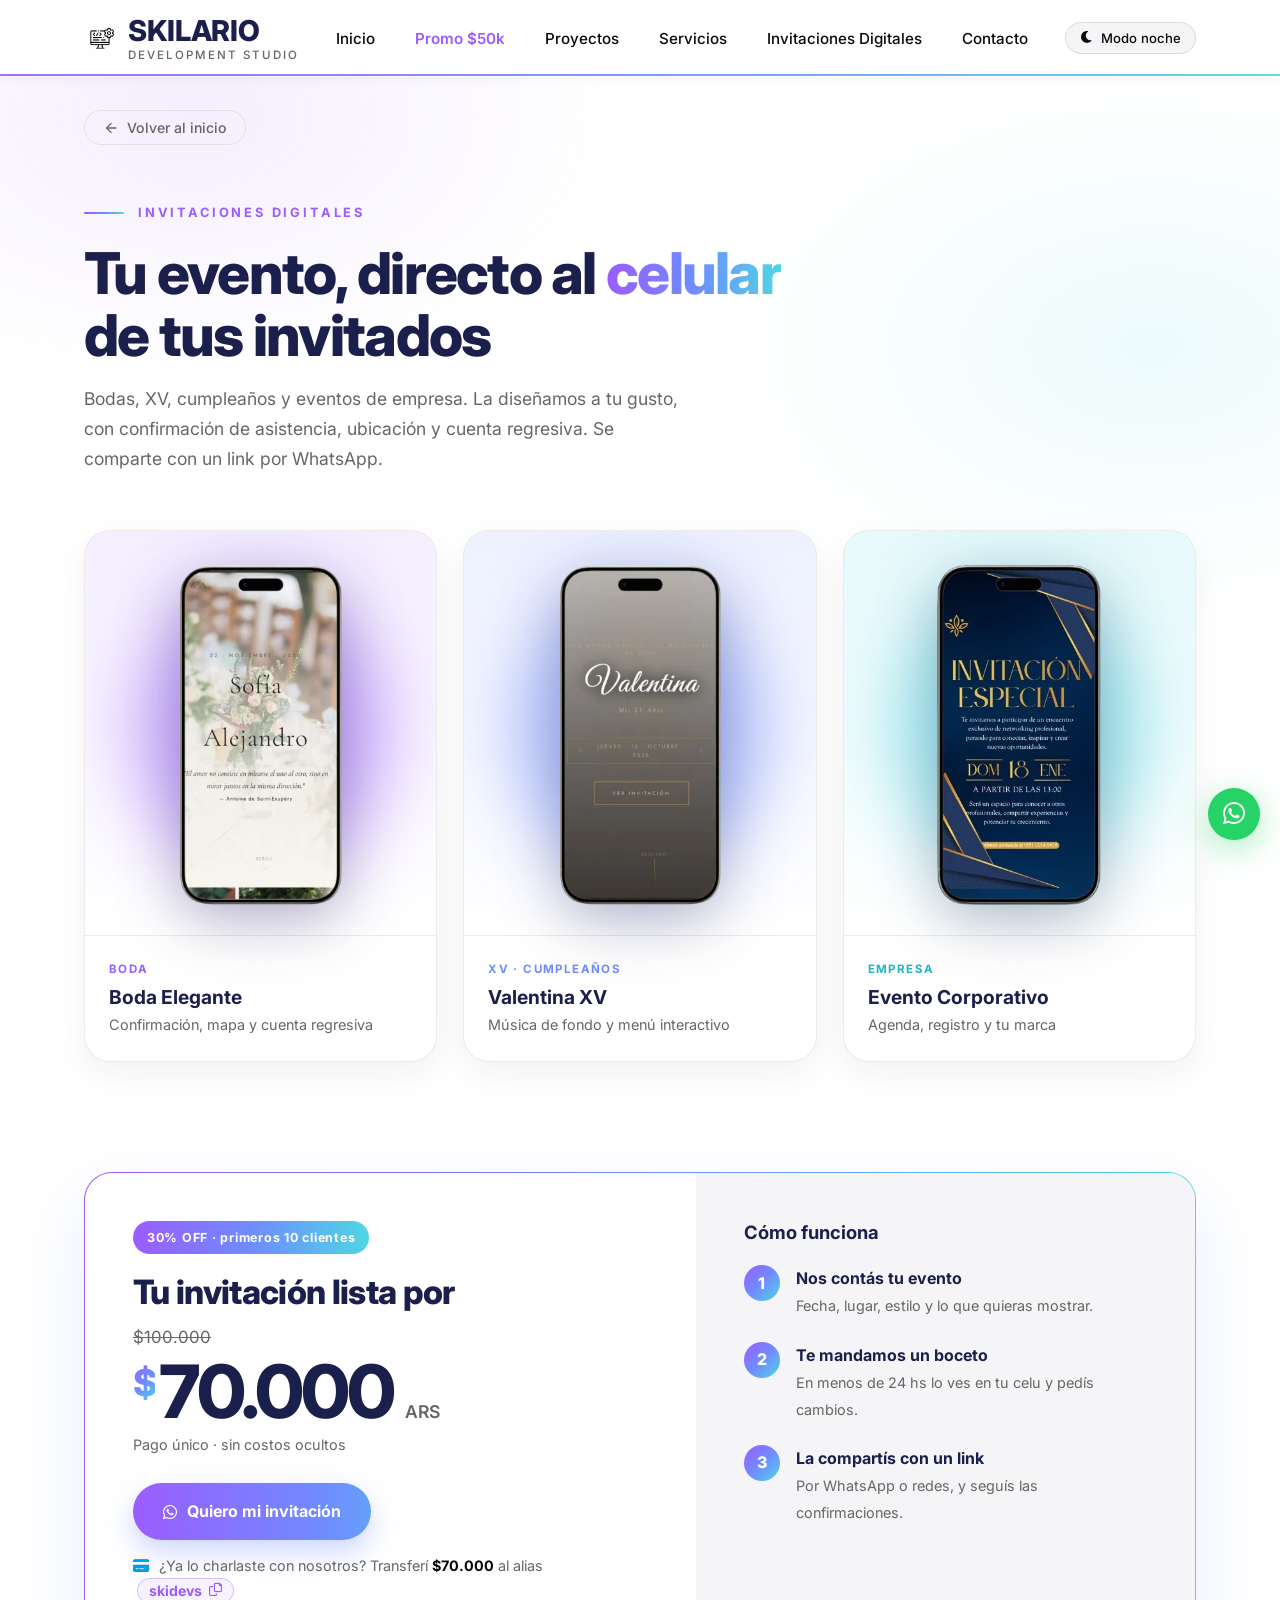
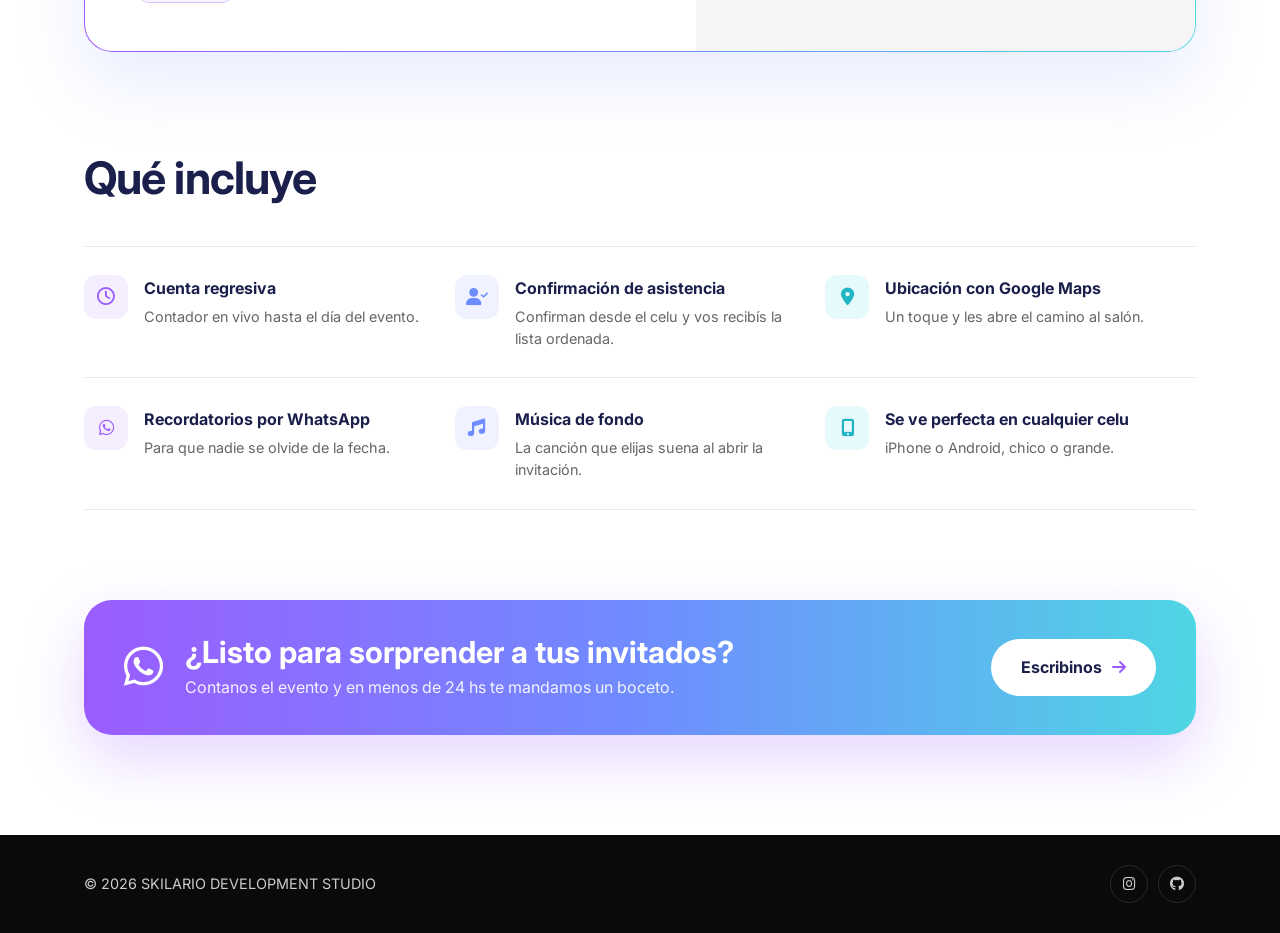
==== commit 43f1682d: "mejorado de SEO y agregado de FAQ" ====
--- a/html/invitaciones.html
+++ b/html/invitaciones.html
@@ -3,8 +3,107 @@
 <head>
   <meta charset="UTF-8">
   <meta name="viewport" content="width=device-width, initial-scale=1.0">
-  <title>Invitaciones Digitales — Skilario Dev Studio</title>
-  <link rel="icon" type="image/png" href="../imagenes/FaviconSkilario.png">
+    <title>Invitaciones digitales para bodas, XV y eventos | Skilario Dev Studio</title>
+    <meta name="description" content="Invitaciones digitales para bodas, XV años, cumpleaños y eventos de empresa: confirmación de asistencia, mapa, cuenta regresiva y música. Se envían por WhatsApp. Boceto en 24 hs.">
+    <link rel="canonical" href="https://skilariodev.com.ar/html/invitaciones.html">
+    <meta name="robots" content="index, follow, max-image-preview:large">
+    <meta name="theme-color" content="#1b1f4b">
+    <meta name="author" content="Skilario Development Studio">
+
+    <!-- Open Graph / Twitter -->
+    <meta property="og:type" content="website">
+    <meta property="og:site_name" content="Skilario Development Studio">
+    <meta property="og:locale" content="es_AR">
+    <meta property="og:title" content="Invitaciones digitales para bodas, XV y eventos | Skilario Dev Studio">
+    <meta property="og:description" content="Invitaciones digitales para bodas, XV años, cumpleaños y eventos de empresa: confirmación de asistencia, mapa, cuenta regresiva y música. Se envían por WhatsApp. Boceto en 24 hs.">
+    <meta property="og:url" content="https://skilariodev.com.ar/html/invitaciones.html">
+    <meta property="og:image" content="https://skilariodev.com.ar/imagenes/og-skilario.png">
+    <meta property="og:image:width" content="1200">
+    <meta property="og:image:height" content="630">
+    <meta property="og:image:alt" content="Skilario Development Studio: páginas web y sistemas a medida">
+    <meta name="twitter:card" content="summary_large_image">
+    <meta name="twitter:title" content="Invitaciones digitales para bodas, XV y eventos | Skilario Dev Studio">
+    <meta name="twitter:description" content="Invitaciones digitales para bodas, XV años, cumpleaños y eventos de empresa: confirmación de asistencia, mapa, cuenta regresiva y música. Se envían por WhatsApp. Boceto en 24 hs.">
+    <meta name="twitter:image" content="https://skilariodev.com.ar/imagenes/og-skilario.png">
+
+    <!-- Íconos -->
+    <link rel="icon" type="image/png" sizes="48x48" href="../imagenes/favicon-48.png">
+    <link rel="icon" type="image/png" sizes="192x192" href="../imagenes/favicon-192.png">
+    <link rel="apple-touch-icon" href="../imagenes/apple-touch-icon.png">
+
+    <!-- Datos estructurados (schema.org) -->
+    <script type="application/ld+json">
+{
+  "@context": "https://schema.org",
+  "@graph": [
+    {
+      "@type": "ProfessionalService",
+      "@id": "https://skilariodev.com.ar/#organization",
+      "name": "Skilario Development Studio",
+      "alternateName": "Skilario Dev Studio",
+      "url": "https://skilariodev.com.ar/",
+      "logo": "https://skilariodev.com.ar/imagenes/favicon-192.png",
+      "image": "https://skilariodev.com.ar/imagenes/og-skilario.png",
+      "telephone": "+54 237 403 1298",
+      "email": "skilariodevstudio@gmail.com",
+      "description": "Estudio de desarrollo web y software en Argentina: páginas web, tiendas online, sistemas de gestión a medida e invitaciones digitales para negocios y PyMEs.",
+      "areaServed": {
+        "@type": "Country",
+        "name": "Argentina"
+      },
+      "knowsLanguage": "es-AR",
+      "sameAs": [
+        "https://www.instagram.com/skilariodevs/",
+        "https://github.com/Skilario/SkilarioDevStudio"
+      ],
+      "contactPoint": {
+        "@type": "ContactPoint",
+        "contactType": "ventas",
+        "telephone": "+54 237 403 1298",
+        "email": "skilariodevstudio@gmail.com",
+        "availableLanguage": "Spanish"
+      }
+    },
+    {
+      "@type": "BreadcrumbList",
+      "itemListElement": [
+        {
+          "@type": "ListItem",
+          "position": 1,
+          "name": "Inicio",
+          "item": "https://skilariodev.com.ar/"
+        },
+        {
+          "@type": "ListItem",
+          "position": 2,
+          "name": "Invitaciones digitales",
+          "item": "https://skilariodev.com.ar/html/invitaciones.html"
+        }
+      ]
+    },
+    {
+      "@type": "Product",
+      "name": "Invitación digital para bodas, XV y eventos",
+      "description": "Invitación web personalizada con confirmación de asistencia, ubicación en Google Maps, cuenta regresiva y música de fondo. Se comparte con un link por WhatsApp.",
+      "image": "https://skilariodev.com.ar/imagenes/og-skilario.png",
+      "brand": {
+        "@type": "Brand",
+        "name": "Skilario Development Studio"
+      },
+      "offers": {
+        "@type": "Offer",
+        "url": "https://skilariodev.com.ar/html/invitaciones.html#precio",
+        "priceCurrency": "ARS",
+        "price": "70000",
+        "availability": "https://schema.org/InStock",
+        "seller": {
+          "@id": "https://skilariodev.com.ar/#organization"
+        }
+      }
+    }
+  ]
+}
+    </script>
   <link rel="stylesheet" href="../css/styles.css">
   <link rel="stylesheet" href="../css/invitaciones.css">
   <link rel="stylesheet" href="https://cdnjs.cloudflare.com/ajax/libs/font-awesome/6.0.0-beta3/css/all.min.css">
@@ -17,7 +116,7 @@
   <nav class="navbar">
     <div class="container nav-container">
       <div class="logo">
-        <img src="../imagenes/LOGOSKILARIO .png" alt="Skilario Dev Studio" class="logo-img" width="32" height="32">
+        <img src="../imagenes/LOGOSKILARIO .png" alt="Logo de Skilario Development Studio" class="logo-img" width="239" height="226">
         <div class="logo-text-wrap">
           <span class="logo-skilario">SKILARIO</span>
           <span class="logo-dev">DEVELOPMENT STUDIO</span>
@@ -68,7 +167,7 @@
         <div class="inv-gallery">
           <article class="inv-item inv-item--violet animate-on-scroll delay-1">
             <div class="inv-item__stage">
-              <img src="../imagenes/inv-boda.png" alt="Invitación digital de boda en un celular" draggable="false">
+              <img src="../imagenes/inv-boda.webp" alt="Invitación digital de boda en un celular, con confirmación de asistencia y mapa" draggable="false" loading="lazy" decoding="async">
             </div>
             <div class="inv-item__info">
               <span class="inv-tag">Boda</span>
@@ -79,7 +178,7 @@
 
           <article class="inv-item inv-item--blue animate-on-scroll delay-2">
             <div class="inv-item__stage">
-              <img src="../imagenes/inv-xv.png" alt="Invitación digital de XV años en un celular" draggable="false">
+              <img src="../imagenes/inv-xv.webp" alt="Invitación digital de XV años en un celular, con música de fondo y menú interactivo" draggable="false" loading="lazy" decoding="async">
             </div>
             <div class="inv-item__info">
               <span class="inv-tag">XV · Cumpleaños</span>
@@ -90,7 +189,7 @@
 
           <article class="inv-item inv-item--cyan animate-on-scroll delay-3">
             <div class="inv-item__stage">
-              <img src="../imagenes/inv-evento.png" alt="Invitación digital de evento corporativo en un celular" draggable="false">
+              <img src="../imagenes/inv-evento.webp" alt="Invitación digital de evento corporativo en un celular, con agenda y registro" draggable="false" loading="lazy" decoding="async">
             </div>
             <div class="inv-item__info">
               <span class="inv-tag">Empresa</span>
--- a/css/styles.css
+++ b/css/styles.css
@@ -2070,3 +2070,51 @@
   .work:hover .work-img img { transform: none; }
 }
 @media (max-width: 768px) { .hero-trust { justify-content: flex-start; } }
+
+/* ══════════════════════════════════════════════════════════
+   Mobile: tipografía más compacta (títulos y espaciados)
+   ══════════════════════════════════════════════════════════ */
+@media (max-width: 768px) {
+  section { padding: 56px 0; }
+  .sec-head { margin-bottom: 28px; }
+
+  h1, .hero h1 { font-size: 2.1rem; line-height: 1.1; }
+  h2,
+  .sec-head h2,
+  .about-text h2,
+  .contact2-text h2,
+  .custom__head h2 { font-size: 1.6rem; line-height: 1.2; }
+  .promo-title { font-size: 1.75rem; line-height: 1.15; }
+
+  .promo-price .amount,
+  .promo--home .promo-price .amount { font-size: 3.4rem; }
+  .promo-price .cur { font-size: 1.6rem; }
+  .price-current { font-size: 2.2rem; }
+
+  .service-card h3 { font-size: 1.2rem; }
+  .custom-card h3, .custom-cta h3 { font-size: 1.1rem; }
+  .svc-item h3, .work-info h3 { font-size: 1.02rem; }
+
+  .hero-sub { font-size: 1rem; line-height: 1.6; }
+  .section-subtitle { font-size: 1rem; margin-bottom: 36px; }
+  .sec-head p, .about-lead, .contact2-text p,
+  .custom__head p, .description-text p { font-size: 0.98rem; }
+}
+
+@media (max-width: 400px) {
+  h1, .hero h1 { font-size: 1.85rem; }
+  h2,
+  .sec-head h2,
+  .about-text h2,
+  .contact2-text h2,
+  .custom__head h2 { font-size: 1.45rem; }
+  .promo-title { font-size: 1.55rem; }
+  .promo-price .amount,
+  .promo--home .promo-price .amount { font-size: 3rem; }
+}
+
+/* Mobile: texto del logo más chico (la imagen queda igual) */
+@media (max-width: 768px) {
+  .logo-skilario { font-size: 1.3rem; line-height: 1.1; }
+  .logo-dev { font-size: 0.58rem; letter-spacing: 1.5px; }
+}
--- a/css/invitaciones.css
+++ b/css/invitaciones.css
@@ -271,3 +271,17 @@
   }
 }
 .inv-swipe-hint { display: none; }
+
+/* Mobile: títulos más compactos */
+@media (max-width: 768px) {
+  .inv-hero__head { margin-bottom: 36px; }
+  .inv-hero__head h1 { font-size: 2.1rem; line-height: 1.1; }
+  .inv-price-card h2 { font-size: 1.4rem; }
+  .inv-price__now { font-size: 2.8rem; }
+  .inv-cta__icon { font-size: 2.2rem; }
+  .inv-cta__text h2 { font-size: 1.3rem; }
+}
+@media (max-width: 400px) {
+  .inv-hero__head h1 { font-size: 1.85rem; }
+  .inv-price__now { font-size: 2.5rem; }
+}
